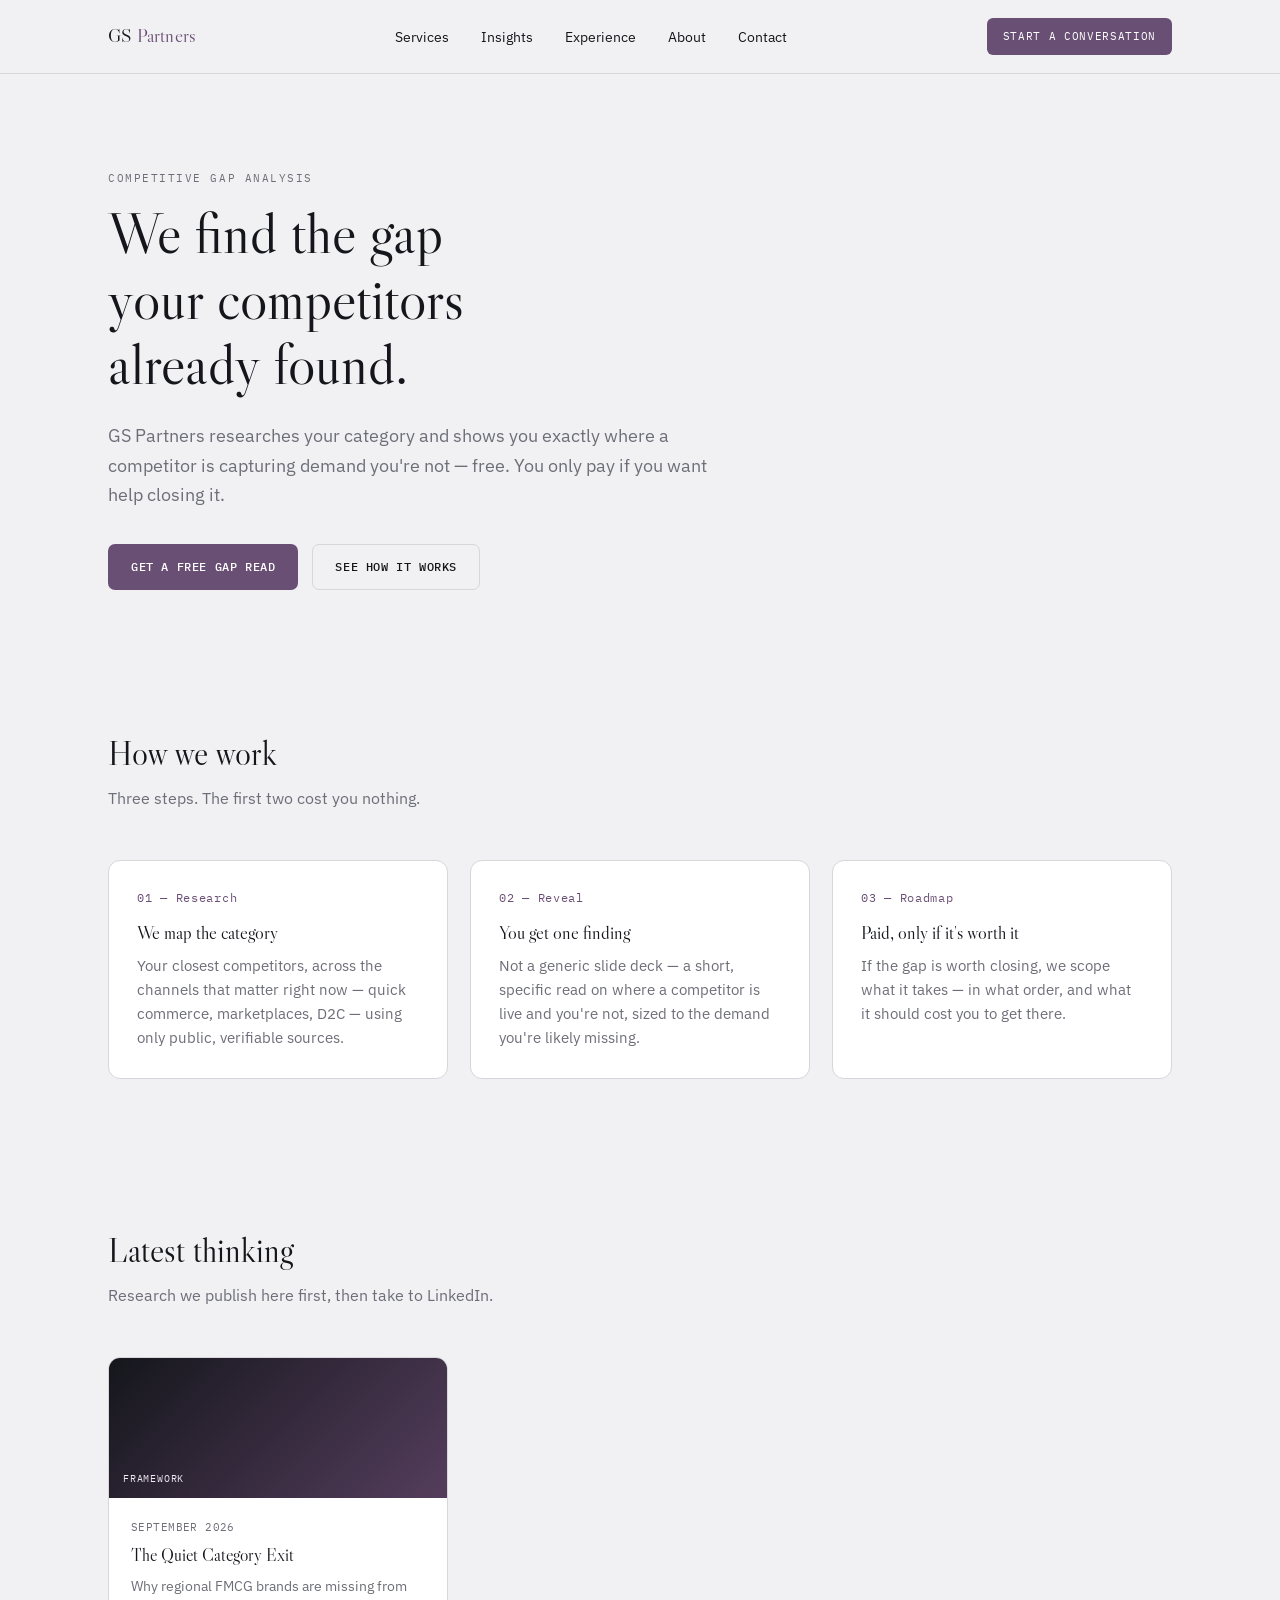
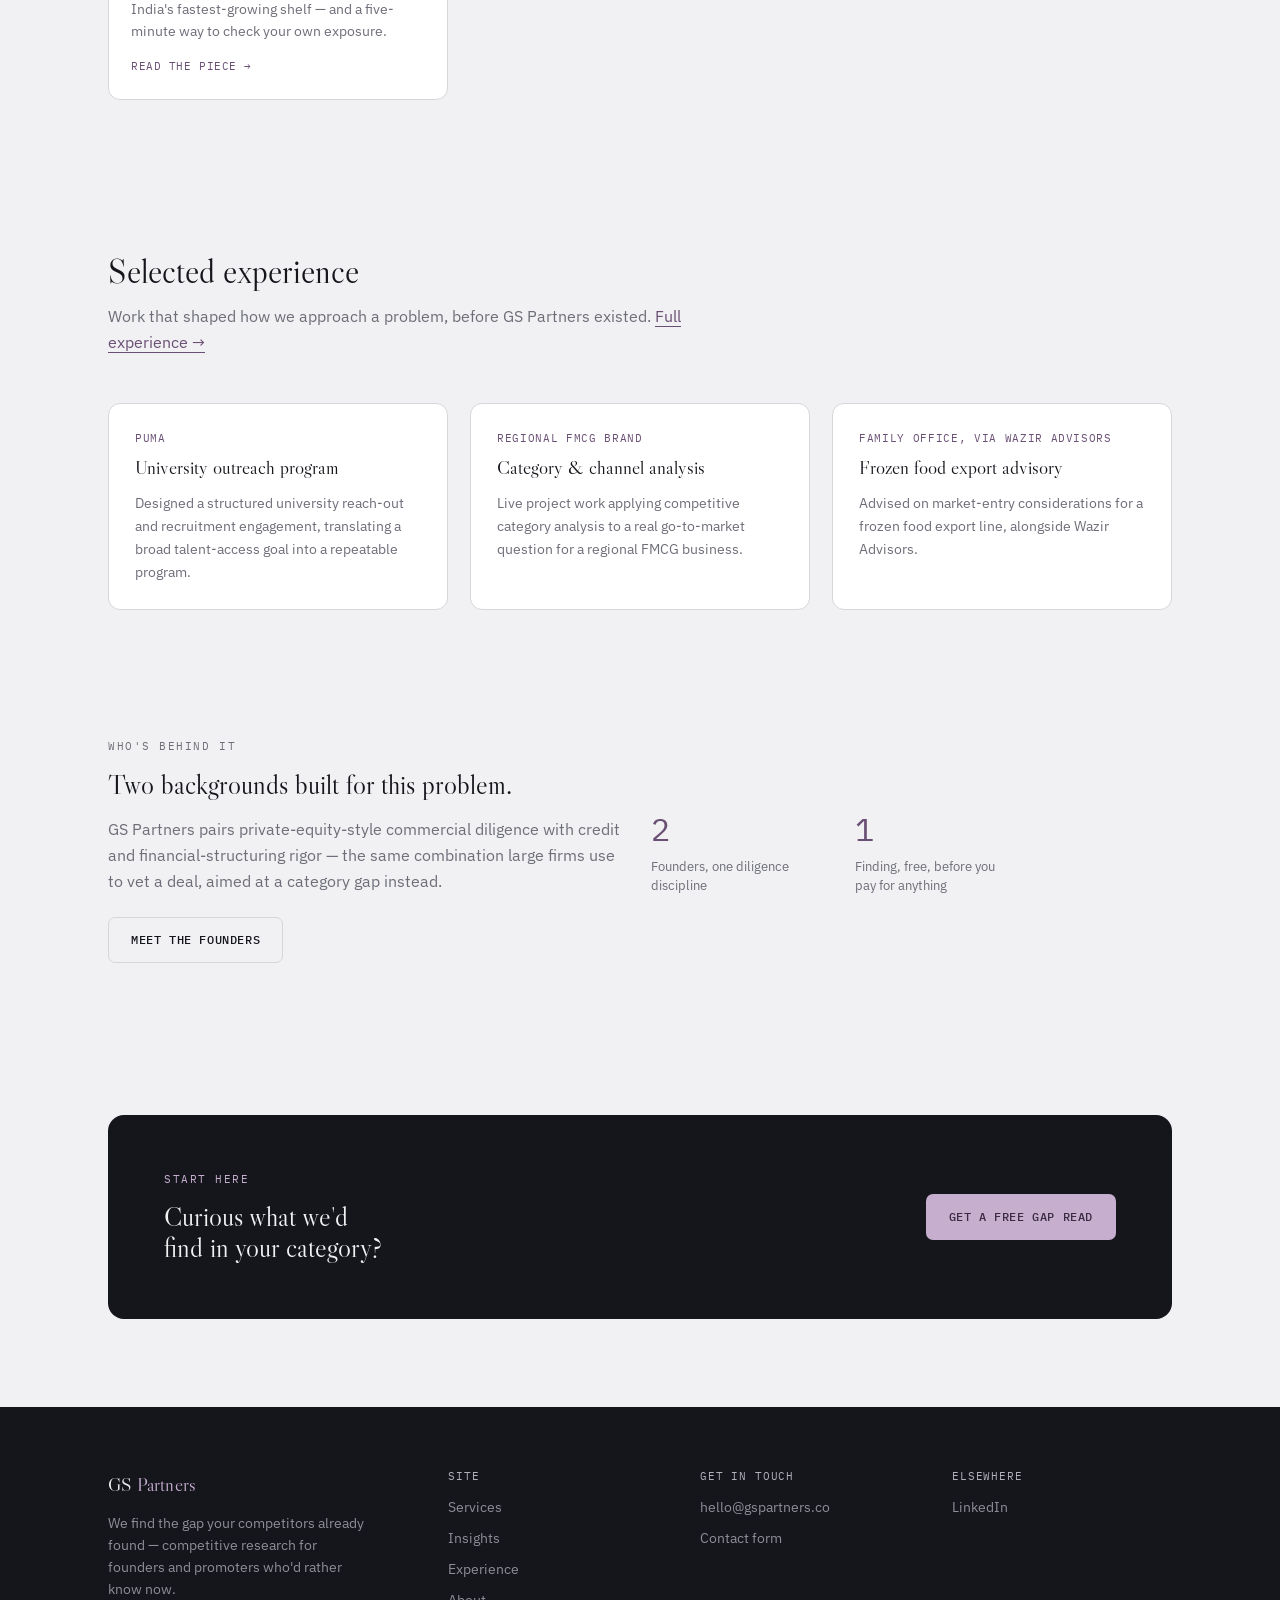
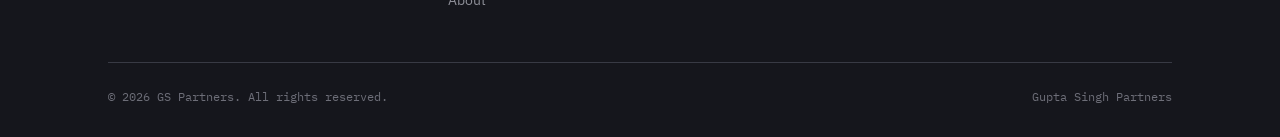
==== index.html @ dcf77522 "1st Commit" ====
<!doctype html>
<html lang="en">
<head>
<meta charset="UTF-8">
<meta name="viewport" content="width=device-width, initial-scale=1.0">
<title>GS Partners — Competitive Gap Analysis</title>
<meta name="description" content="GS Partners researches your category and shows you exactly where a competitor is capturing demand you're not — free. You only pay if you want help closing it.">
<link rel="preconnect" href="https://fonts.googleapis.com">
<link href="https://fonts.googleapis.com/css2?family=Libre+Caslon+Display&family=Libre+Caslon+Text:ital@0;1&family=IBM+Plex+Sans:wght@400;500;600&family=IBM+Plex+Mono:wght@400;500&display=swap" rel="stylesheet">
<link rel="stylesheet" href="css/styles.css">
</head>
<body>

<header class="site">
  <nav class="nav">
    <a href="index.html" class="wordmark">GS <span>Partners</span></a>
    <ul class="nav-links">
      <li><a href="services.html">Services</a></li>
      <li><a href="insights.html">Insights</a></li>
      <li><a href="experience.html">Experience</a></li>
      <li><a href="about.html">About</a></li>
      <li><a href="contact.html">Contact</a></li>
    </ul>
    <a href="contact.html" class="nav-cta desktop-only">Start a conversation</a>
    <button class="nav-toggle" aria-label="Menu" onclick="document.getElementById('mobileNav').classList.toggle('open')">
      <span></span><span></span><span></span>
    </button>
  </nav>
  <div class="nav-mobile" id="mobileNav">
    <a href="services.html">Services</a>
    <a href="insights.html">Insights</a>
    <a href="experience.html">Experience</a>
    <a href="about.html">About</a>
    <a href="contact.html">Contact</a>
  </div>
</header>

<main>

  <section class="hero">
    <div class="container">
      <p class="eyebrow">Competitive gap analysis</p>
      <h1>We find the gap your competitors already found.</h1>
      <p class="lede">GS Partners researches your category and shows you exactly where a competitor is capturing demand you're not — free. You only pay if you want help closing it.</p>
      <div class="hero-actions">
        <a href="contact.html" class="btn btn-primary">Get a free gap read</a>
        <a href="#how-we-work" class="btn btn-ghost">See how it works</a>
      </div>
    </div>
  </section>

  <section class="tight" id="how-we-work">
    <div class="container">
      <div class="section-head">
        <h2>How we work</h2>
        <p>Three steps. The first two cost you nothing.</p>
      </div>
      <div class="grid grid-3">
        <div class="card">
          <div class="step-num">01 — Research</div>
          <h3>We map the category</h3>
          <p>Your closest competitors, across the channels that matter right now — quick commerce, marketplaces, D2C — using only public, verifiable sources.</p>
        </div>
        <div class="card">
          <div class="step-num">02 — Reveal</div>
          <h3>You get one finding</h3>
          <p>Not a generic slide deck — a short, specific read on where a competitor is live and you're not, sized to the demand you're likely missing.</p>
        </div>
        <div class="card">
          <div class="step-num">03 — Roadmap</div>
          <h3>Paid, only if it's worth it</h3>
          <p>If the gap is worth closing, we scope what it takes — in what order, and what it should cost you to get there.</p>
        </div>
      </div>
    </div>
  </section>

  <section>
    <div class="container">
      <div class="section-head">
        <h2>Latest thinking</h2>
        <p>Research we publish here first, then take to LinkedIn.</p>
      </div>
      <div class="grid grid-3">
        <a class="article-card" href="insights/quiet-category-exit.html" style="display:flex;">
          <div class="thumb"><span class="tag">Framework</span></div>
          <div class="body">
            <div class="meta">September 2026</div>
            <h3>The Quiet Category Exit</h3>
            <p>Why regional FMCG brands are missing from India's fastest-growing shelf — and a five-minute way to check your own exposure.</p>
            <div class="read">Read the piece →</div>
          </div>
        </a>
      </div>
    </div>
  </section>

  <section class="tight">
    <div class="container">
      <div class="section-head">
        <h2>Selected experience</h2>
        <p>Work that shaped how we approach a problem, before GS Partners existed. <a href="experience.html" style="color:var(--accent); border-bottom:1px solid var(--accent);">Full experience →</a></p>
      </div>
      <div class="grid grid-3">
        <div class="exp-card">
          <div class="client">PUMA</div>
          <h3>University outreach program</h3>
          <p class="text-muted" style="font-size:0.9rem; line-height:1.6;">Designed a structured university reach-out and recruitment engagement, translating a broad talent-access goal into a repeatable program.</p>
        </div>
        <div class="exp-card">
          <div class="client">Regional FMCG brand</div>
          <h3>Category &amp; channel analysis</h3>
          <p class="text-muted" style="font-size:0.9rem; line-height:1.6;">Live project work applying competitive category analysis to a real go-to-market question for a regional FMCG business.</p>
        </div>
        <div class="exp-card">
          <div class="client">Family office, via Wazir Advisors</div>
          <h3>Frozen food export advisory</h3>
          <p class="text-muted" style="font-size:0.9rem; line-height:1.6;">Advised on market-entry considerations for a frozen food export line, alongside Wazir Advisors.</p>
        </div>
      </div>
    </div>
  </section>

  <section class="tight">
    <div class="container">
      <div class="grid grid-2" style="align-items:center;">
        <div>
          <p class="eyebrow">Who's behind it</p>
          <h2 style="font-size:1.7rem; margin-bottom:16px;">Two backgrounds built for this problem.</h2>
          <p class="text-muted" style="line-height:1.65; margin-bottom:22px;">GS Partners pairs private-equity-style commercial diligence with credit and financial-structuring rigor — the same combination large firms use to vet a deal, aimed at a category gap instead.</p>
          <a href="about.html" class="btn btn-ghost">Meet the founders</a>
        </div>
        <div class="stats">
          <div class="stat">
            <div class="num">2</div>
            <div class="lbl">Founders, one diligence discipline</div>
          </div>
          <div class="stat">
            <div class="num">1</div>
            <div class="lbl">Finding, free, before you pay for anything</div>
          </div>
        </div>
      </div>
    </div>
  </section>

  <section>
    <div class="container">
      <div class="cta-band band-ink">
        <div>
          <p class="eyebrow on-ink">Start here</p>
          <h2>Curious what we'd find in your category?</h2>
        </div>
        <a href="contact.html" class="btn btn-on-ink">Get a free gap read</a>
      </div>
    </div>
  </section>

</main>

<footer class="site">
  <div class="container">
    <div class="footer-grid">
      <div>
        <div class="wordmark" style="color:var(--paper-50);">GS <span style="color:var(--plum-300);">Partners</span></div>
        <p>We find the gap your competitors already found — competitive research for founders and promoters who'd rather know now.</p>
      </div>
      <div class="footer-col">
        <h4>Site</h4>
        <a href="services.html">Services</a>
        <a href="insights.html">Insights</a>
        <a href="experience.html">Experience</a>
        <a href="about.html">About</a>
      </div>
      <div class="footer-col">
        <h4>Get in touch</h4>
        <a href="mailto:hello@gspartners.co">hello@gspartners.co</a>
        <a href="contact.html">Contact form</a>
      </div>
      <div class="footer-col">
        <h4>Elsewhere</h4>
        <a href="#" rel="noopener">LinkedIn</a>
      </div>
    </div>
    <div class="footer-bottom">
      <span>© 2026 GS Partners. All rights reserved.</span>
      <span>Gupta Singh Partners</span>
    </div>
  </div>
</footer>

<script src="js/main.js"></script>
</body>
</html>
---- css/styles.css ----
/* ==========================================================================
   GS Partners — Flint design system
   Ink / cool paper / plum. Libre Caslon Display + IBM Plex Sans + IBM Plex Mono.
   ========================================================================== */

:root{
  /* neutrals */
  --ink-950:#15161c;
  --ink-900:#1c1d24;
  --ink-700:#383a44;
  --grey-500:#6d6e78;
  --grey-400:#8d8e97;
  --grey-300:#b1b2ba;
  --grey-200:#d6d6db;
  --grey-100:#ececee;
  --paper-50:#f1f1f3;
  --paper-0:#ffffff;

  /* accent — plum */
  --plum-900:#3a2a42;
  --plum-700:#543d5c;
  --plum-500:#6a4f74;
  --plum-400:#9c85a5;
  --plum-300:#c6aecf;
  --plum-100:#efe8f2;

  /* semantic */
  --success:#3f7d5c;
  --warning:#a8763a;
  --error:#a4433f;

  /* page tokens (light, primary) */
  --bg:var(--paper-50);
  --surface:var(--paper-0);
  --text:var(--ink-950);
  --text-muted:var(--grey-500);
  --border:var(--grey-200);
  --accent:var(--plum-500);
  --accent-hover:var(--plum-700);
  --accent-subtle:var(--plum-100);
  --accent-on:var(--paper-0);

  --maxw:1120px;
}

*, *::before, *::after{ box-sizing:border-box; }
html{ scroll-behavior:smooth; }
body{
  margin:0;
  background:var(--bg);
  color:var(--text);
  font-family:'IBM Plex Sans', ui-sans-serif, system-ui, -apple-system, sans-serif;
  -webkit-font-smoothing:antialiased;
  line-height:1.5;
}
img{ max-width:100%; display:block; }
a{ color:inherit; text-decoration:none; }
h1,h2,h3,h4{
  font-family:'Libre Caslon Display', Georgia, serif;
  font-weight:400;
  line-height:1.14;
  margin:0;
  text-wrap:balance;
}
p{ margin:0; }
.container{
  max-width:var(--maxw);
  margin:0 auto;
  padding:0 28px;
}
.eyebrow{
  font-family:'IBM Plex Mono', ui-monospace, monospace;
  font-size:11px;
  letter-spacing:0.14em;
  text-transform:uppercase;
  color:var(--text-muted);
  margin:0 0 14px;
}
.eyebrow.on-ink{ color:var(--plum-300); }

/* ---------------------------------- header ------------------------------ */
header.site{
  position:sticky;
  top:0;
  z-index:40;
  background:rgba(241,241,243,0.92);
  backdrop-filter:blur(8px);
  border-bottom:1px solid var(--border);
}
.nav{
  max-width:var(--maxw);
  margin:0 auto;
  padding:18px 28px;
  display:flex;
  align-items:center;
  justify-content:space-between;
}
.wordmark{
  font-family:'Libre Caslon Display', Georgia, serif;
  font-size:19px;
  letter-spacing:0.01em;
}
.wordmark span{ color:var(--accent); }
.nav-links{
  display:flex;
  align-items:center;
  gap:32px;
  list-style:none;
  margin:0;
  padding:0;
}
.nav-links a{
  font-size:13.5px;
  color:var(--text);
  padding:6px 0;
  border-bottom:1px solid transparent;
}
.nav-links a:hover, .nav-links a.active{
  border-bottom-color:var(--accent);
}
.nav-cta{
  font-family:'IBM Plex Mono', monospace;
  font-size:11px;
  letter-spacing:0.06em;
  text-transform:uppercase;
  background:var(--accent);
  color:var(--accent-on);
  padding:10px 16px;
  border-radius:6px;
  white-space:nowrap;
}
.nav-cta:hover{ background:var(--accent-hover); }
.nav-toggle{
  display:none;
  background:none;
  border:none;
  cursor:pointer;
  padding:6px;
}
.nav-toggle span{
  display:block;
  width:22px;
  height:2px;
  background:var(--text);
  margin:5px 0;
}
.nav-mobile{ display:none; }

@media (max-width:860px){
  .nav-links{ display:none; }
  .nav-cta.desktop-only{ display:none; }
  .nav-toggle{ display:block; }
  .nav-mobile{
    display:none;
    flex-direction:column;
    gap:2px;
    padding:0 28px 20px;
    border-bottom:1px solid var(--border);
    background:var(--bg);
  }
  .nav-mobile.open{ display:flex; }
  .nav-mobile a{
    padding:12px 0;
    font-size:14px;
    border-bottom:1px solid var(--border);
  }
  .nav-mobile a:last-child{ border-bottom:none; }
}

/* ---------------------------------- buttons ------------------------------ */
.btn{
  display:inline-flex;
  align-items:center;
  gap:8px;
  font-family:'IBM Plex Mono', monospace;
  font-size:12px;
  letter-spacing:0.05em;
  text-transform:uppercase;
  font-weight:500;
  padding:13px 22px;
  border-radius:7px;
  border:1px solid transparent;
  cursor:pointer;
}
.btn-primary{ background:var(--accent); color:var(--accent-on); }
.btn-primary:hover{ background:var(--accent-hover); }
.btn-ghost{ border-color:var(--border); color:var(--text); }
.btn-ghost:hover{ border-color:var(--accent); color:var(--accent); }
.btn-on-ink{ background:var(--plum-300); color:var(--plum-900); }
.btn-on-ink:hover{ background:var(--paper-0); }
.btn-ghost-on-ink{ border-color:var(--ink-700); color:var(--paper-50); }
.btn-ghost-on-ink:hover{ border-color:var(--plum-300); color:var(--plum-300); }

/* ---------------------------------- sections ------------------------------ */
section{ padding:88px 0; }
section.tight{ padding:64px 0; }
.band-ink{ background:var(--ink-950); color:var(--paper-50); }
.band-ink .text-muted{ color:var(--grey-400); }
.band-ink h2, .band-ink h3{ color:var(--paper-50); }

.section-head{
  max-width:640px;
  margin-bottom:48px;
}
.section-head h2{ font-size:clamp(1.6rem, 3vw, 2.1rem); margin-bottom:14px; }
.section-head p{ color:var(--text-muted); font-size:1rem; line-height:1.6; }
.band-ink .section-head p{ color:var(--grey-400); }

.text-muted{ color:var(--text-muted); }
.hr{ height:1px; background:var(--border); border:none; margin:0; }

/* ---------------------------------- hero ------------------------------ */
.hero{
  padding:96px 0 80px;
}
.hero h1{
  font-size:clamp(2.4rem, 5.4vw, 3.6rem);
  max-width:15ch;
  margin-bottom:24px;
}
.hero .lede{
  font-size:1.12rem;
  line-height:1.65;
  color:var(--text-muted);
  max-width:56ch;
  margin-bottom:34px;
}
.hero-actions{ display:flex; gap:14px; flex-wrap:wrap; }

/* ---------------------------------- cards ------------------------------ */
.grid{ display:grid; gap:22px; }
.grid-3{ grid-template-columns:repeat(3, 1fr); }
.grid-2{ grid-template-columns:repeat(2, 1fr); }
@media (max-width:860px){
  .grid-3, .grid-2{ grid-template-columns:1fr; }
}

.card{
  background:var(--surface);
  border:1px solid var(--border);
  border-radius:12px;
  padding:28px;
}
.card h3{ font-size:1.15rem; margin-bottom:10px; }
.card p{ color:var(--text-muted); font-size:0.94rem; line-height:1.6; }

.step-num{
  font-family:'IBM Plex Mono', monospace;
  font-size:12px;
  color:var(--accent);
  letter-spacing:0.06em;
  margin-bottom:16px;
}

/* article / insight card */
.article-card{
  background:var(--surface);
  border:1px solid var(--border);
  border-radius:12px;
  overflow:hidden;
  display:flex;
  flex-direction:column;
}
.article-card .thumb{
  height:140px;
  background:linear-gradient(135deg, var(--ink-950), var(--plum-700));
  position:relative;
}
.article-card .thumb .tag{
  position:absolute;
  bottom:12px; left:14px;
  font-family:'IBM Plex Mono', monospace;
  font-size:10px;
  letter-spacing:0.08em;
  text-transform:uppercase;
  color:var(--plum-100);
}
.article-card .body{ padding:22px 22px 24px; flex:1; display:flex; flex-direction:column; }
.article-card .meta{
  font-family:'IBM Plex Mono', monospace;
  font-size:10.5px;
  color:var(--text-muted);
  letter-spacing:0.04em;
  text-transform:uppercase;
  margin-bottom:10px;
}
.article-card h3{ font-size:1.1rem; margin-bottom:10px; }
.article-card p{ color:var(--text-muted); font-size:0.9rem; line-height:1.55; flex:1; }
.article-card .read{
  margin-top:16px;
  font-family:'IBM Plex Mono', monospace;
  font-size:11px;
  letter-spacing:0.05em;
  text-transform:uppercase;
  color:var(--accent);
}
.article-card.pending{ opacity:0.55; }
.article-card.pending .thumb{ background:var(--grey-200); }

/* experience card */
.exp-card{
  background:var(--surface);
  border:1px solid var(--border);
  border-radius:12px;
  padding:26px;
}
.exp-card .client{
  font-family:'IBM Plex Mono', monospace;
  font-size:11px;
  letter-spacing:0.06em;
  text-transform:uppercase;
  color:var(--accent);
  margin-bottom:10px;
}
.exp-card h3{ font-size:1.2rem; margin-bottom:12px; }
.exp-card .row{ display:flex; gap:10px; margin-bottom:8px; font-size:0.9rem; line-height:1.55; }
.exp-card .row b{ min-width:88px; flex:none; font-weight:600; }
.exp-card .row span{ color:var(--text-muted); }

/* tag pill */
.pill{
  display:inline-block;
  font-family:'IBM Plex Mono', monospace;
  font-size:10px;
  letter-spacing:0.05em;
  text-transform:uppercase;
  background:var(--accent-subtle);
  color:var(--plum-700);
  padding:5px 10px;
  border-radius:100px;
}
.band-ink .pill{ background:var(--ink-900); color:var(--plum-300); }

/* stat row */
.stats{ display:flex; gap:44px; flex-wrap:wrap; }
.stat .num{
  font-family:'IBM Plex Mono', monospace;
  font-size:2rem;
  font-variant-numeric:tabular-nums;
  color:var(--accent);
}
.band-ink .stat .num{ color:var(--plum-300); }
.stat .lbl{
  font-size:0.82rem;
  color:var(--text-muted);
  max-width:20ch;
  margin-top:4px;
}

/* CTA band */
.cta-band{
  border-radius:16px;
  padding:56px;
  display:flex;
  align-items:center;
  justify-content:space-between;
  gap:32px;
  flex-wrap:wrap;
}
.cta-band h2{ font-size:1.7rem; max-width:16ch; }

/* forms */
label{
  display:block;
  font-family:'IBM Plex Mono', monospace;
  font-size:11px;
  letter-spacing:0.05em;
  text-transform:uppercase;
  color:var(--text-muted);
  margin-bottom:8px;
}
input, textarea{
  width:100%;
  font-family:'IBM Plex Sans', sans-serif;
  font-size:0.95rem;
  padding:12px 14px;
  border:1px solid var(--border);
  border-radius:8px;
  background:var(--surface);
  color:var(--text);
}
input:focus, textarea:focus{
  outline:2px solid var(--accent);
  outline-offset:1px;
}
.field{ margin-bottom:20px; }

/* footer */
footer.site{
  background:var(--ink-950);
  color:var(--grey-400);
  padding:64px 0 32px;
  margin-top:0;
}
.footer-grid{
  display:grid;
  grid-template-columns:1.4fr 1fr 1fr 1fr;
  gap:32px;
  padding-bottom:40px;
  border-bottom:1px solid var(--ink-700);
}
@media (max-width:720px){
  .footer-grid{ grid-template-columns:1fr 1fr; }
}
.footer-grid .wordmark{ color:var(--paper-50); margin-bottom:12px; }
.footer-grid p{ font-size:0.86rem; line-height:1.6; max-width:32ch; }
.footer-col h4{
  font-family:'IBM Plex Mono', monospace;
  font-size:10.5px;
  letter-spacing:0.08em;
  text-transform:uppercase;
  color:var(--grey-300);
  margin-bottom:14px;
}
.footer-col a{
  display:block;
  font-size:0.88rem;
  color:var(--grey-400);
  margin-bottom:10px;
}
.footer-col a:hover{ color:var(--plum-300); }
.footer-bottom{
  padding-top:24px;
  display:flex;
  justify-content:space-between;
  flex-wrap:wrap;
  gap:12px;
  font-size:0.78rem;
  color:var(--grey-500);
  font-family:'IBM Plex Mono', monospace;
}

/* utility */
.mt-0{ margin-top:0; }
.flow > * + *{ margin-top:18px; }
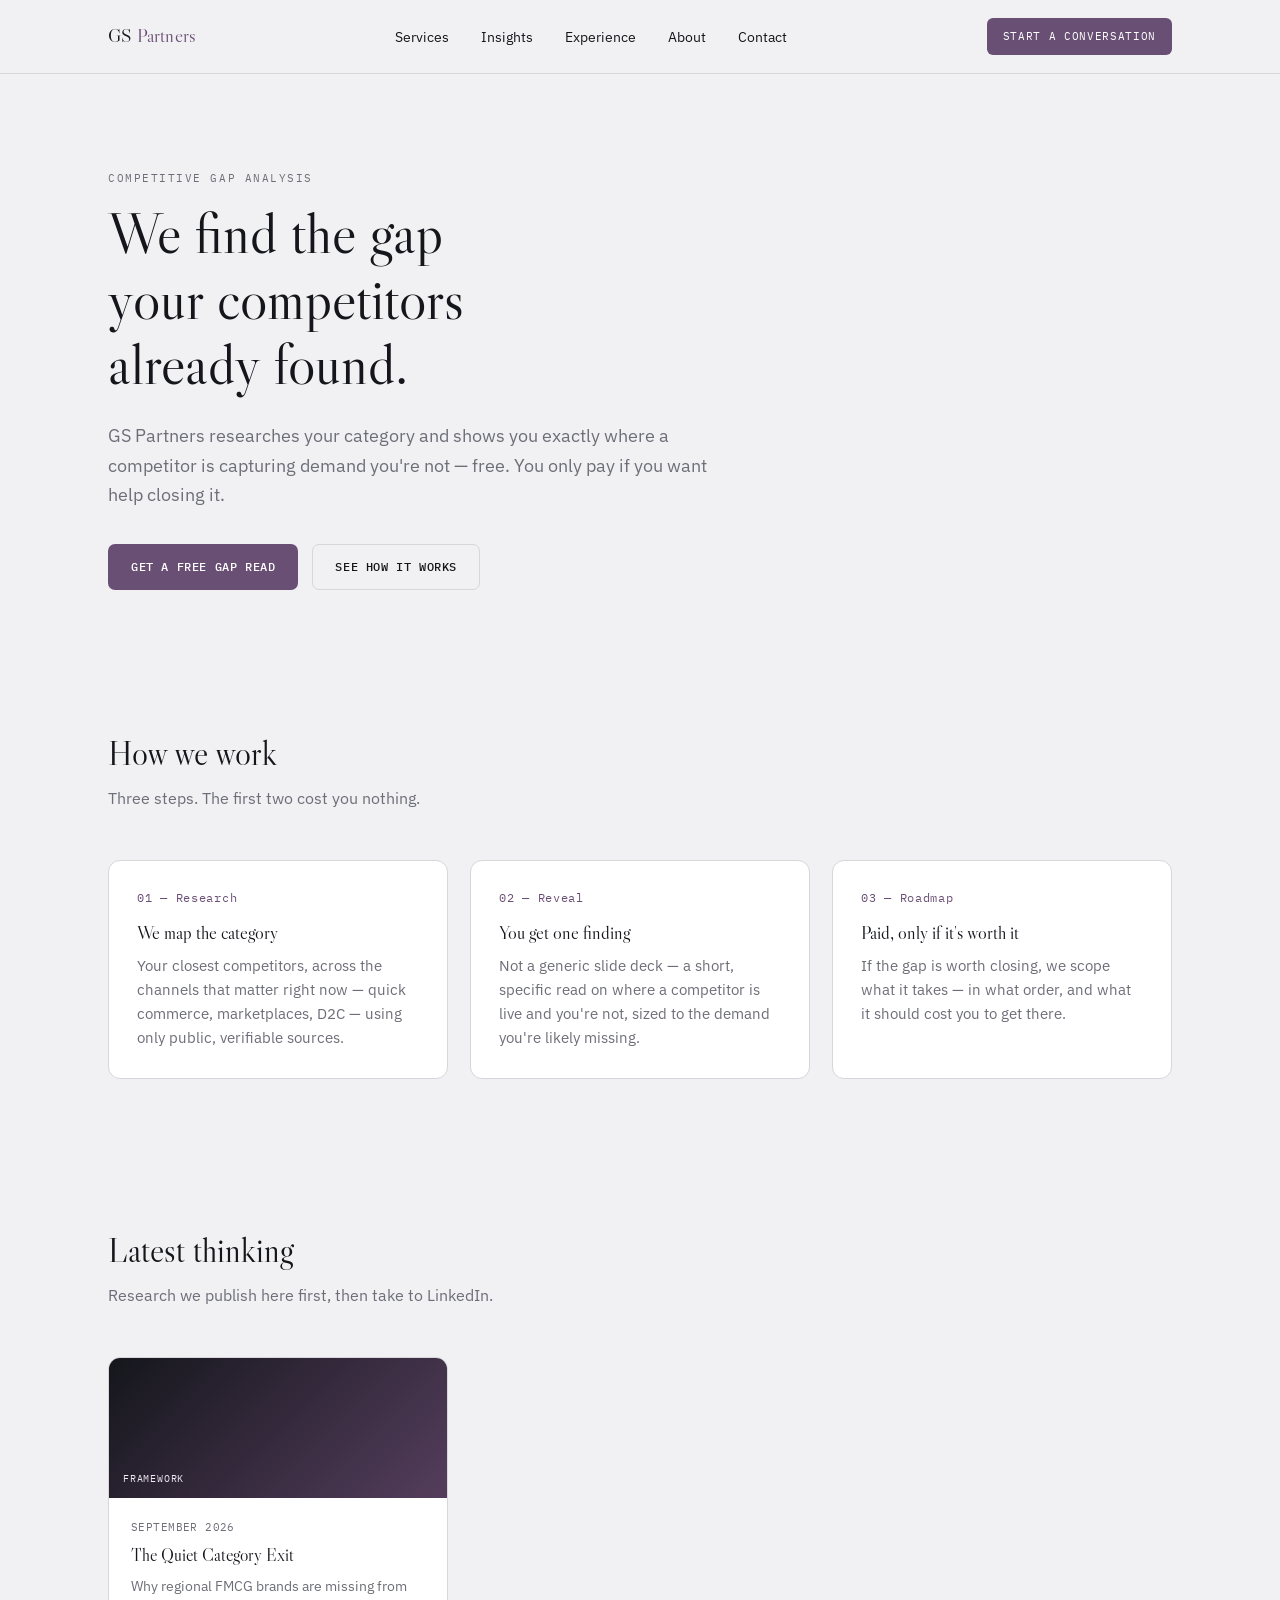
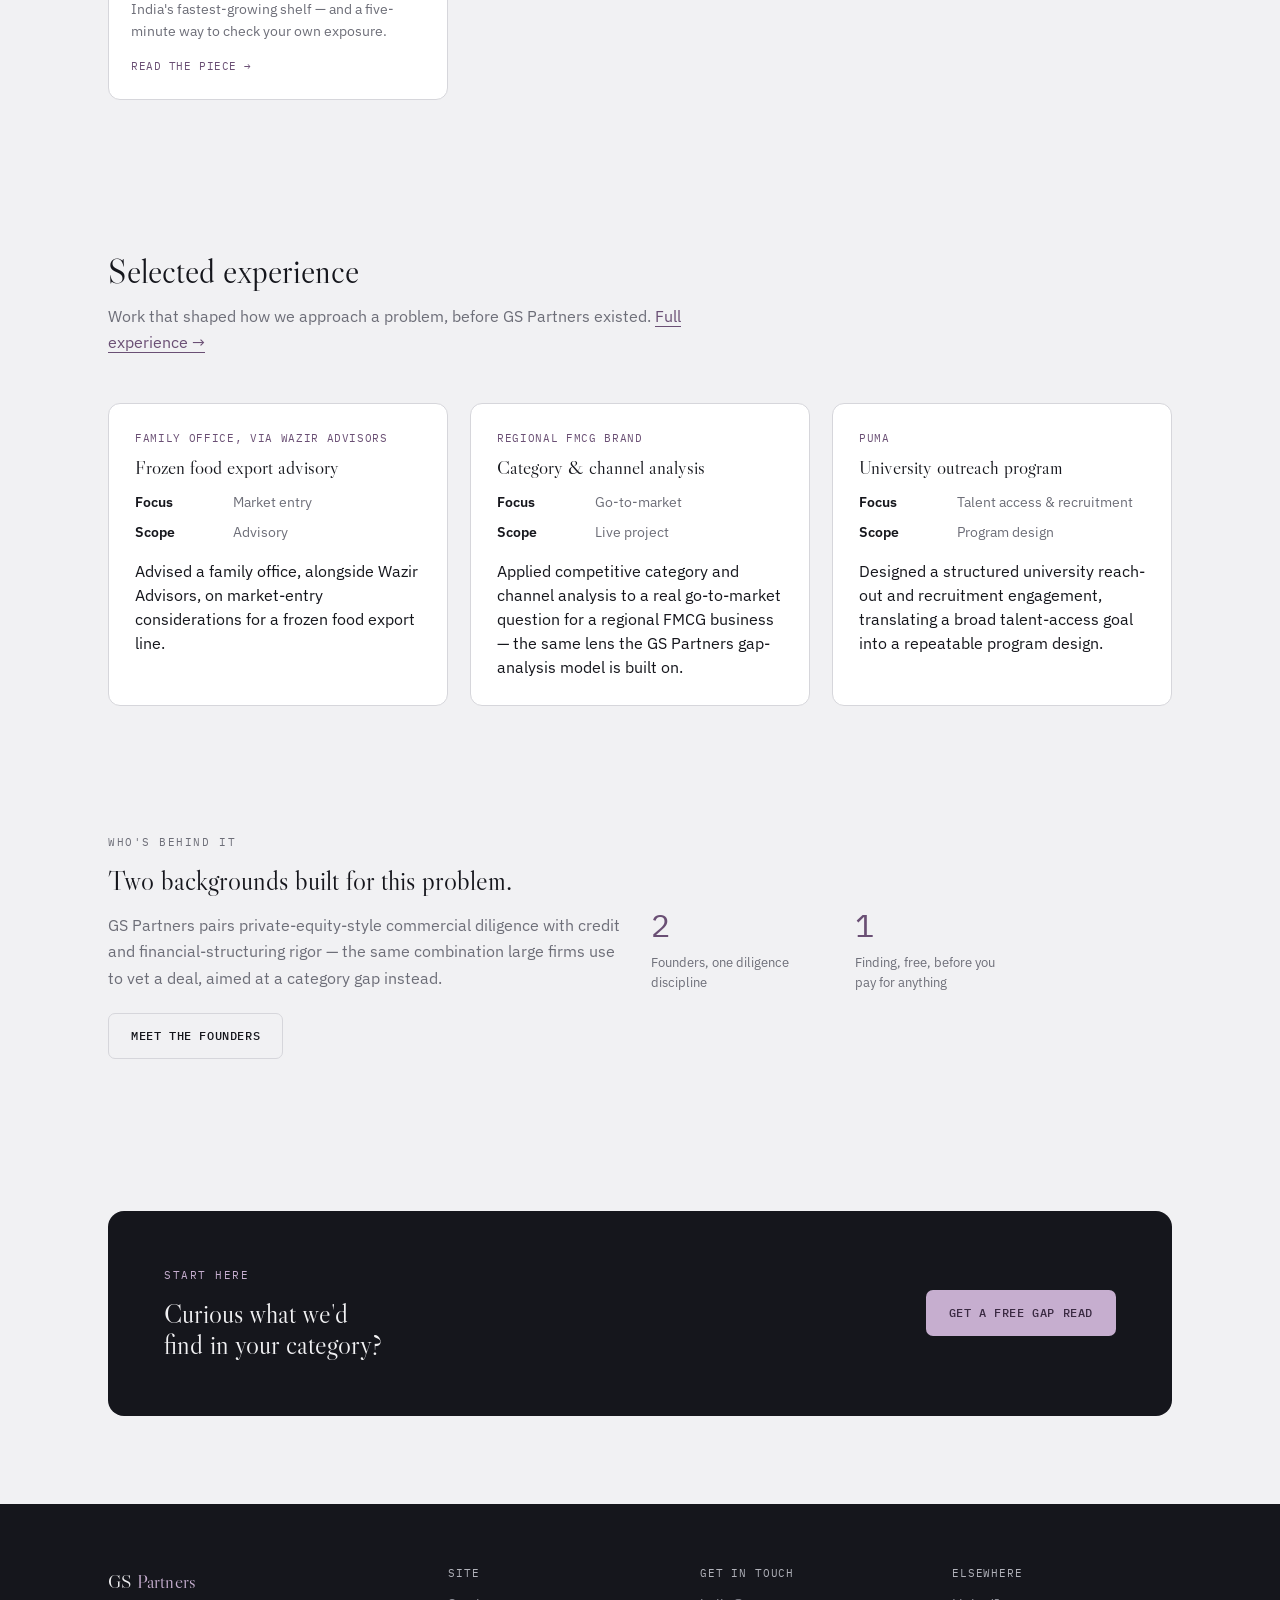
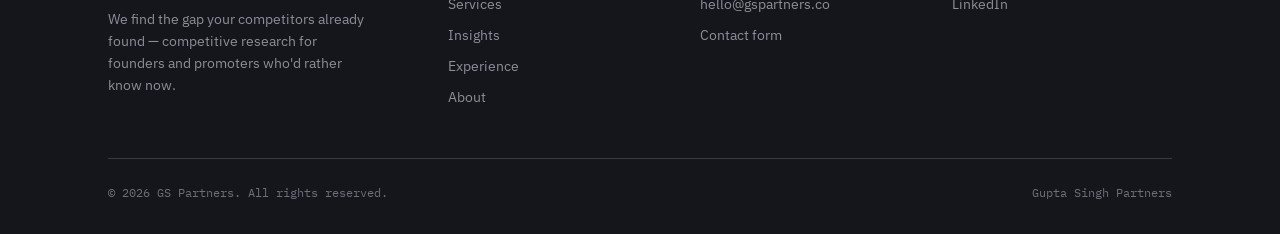
==== commit ef2aff52: "Commit2" ====
--- a/index.html
+++ b/index.html
@@ -81,17 +81,7 @@
         <h2>Latest thinking</h2>
         <p>Research we publish here first, then take to LinkedIn.</p>
       </div>
-      <div class="grid grid-3">
-        <a class="article-card" href="insights/quiet-category-exit.html" style="display:flex;">
-          <div class="thumb"><span class="tag">Framework</span></div>
-          <div class="body">
-            <div class="meta">September 2026</div>
-            <h3>The Quiet Category Exit</h3>
-            <p>Why regional FMCG brands are missing from India's fastest-growing shelf — and a five-minute way to check your own exposure.</p>
-            <div class="read">Read the piece →</div>
-          </div>
-        </a>
-      </div>
+      <div class="grid grid-3" id="latest-insights"></div>
     </div>
   </section>
 
@@ -101,23 +91,7 @@
         <h2>Selected experience</h2>
         <p>Work that shaped how we approach a problem, before GS Partners existed. <a href="experience.html" style="color:var(--accent); border-bottom:1px solid var(--accent);">Full experience →</a></p>
       </div>
-      <div class="grid grid-3">
-        <div class="exp-card">
-          <div class="client">PUMA</div>
-          <h3>University outreach program</h3>
-          <p class="text-muted" style="font-size:0.9rem; line-height:1.6;">Designed a structured university reach-out and recruitment engagement, translating a broad talent-access goal into a repeatable program.</p>
-        </div>
-        <div class="exp-card">
-          <div class="client">Regional FMCG brand</div>
-          <h3>Category &amp; channel analysis</h3>
-          <p class="text-muted" style="font-size:0.9rem; line-height:1.6;">Live project work applying competitive category analysis to a real go-to-market question for a regional FMCG business.</p>
-        </div>
-        <div class="exp-card">
-          <div class="client">Family office, via Wazir Advisors</div>
-          <h3>Frozen food export advisory</h3>
-          <p class="text-muted" style="font-size:0.9rem; line-height:1.6;">Advised on market-entry considerations for a frozen food export line, alongside Wazir Advisors.</p>
-        </div>
-      </div>
+      <div class="grid grid-3" id="selected-experience"></div>
     </div>
   </section>
 
@@ -189,6 +163,9 @@
   </div>
 </footer>
 
+<script src="data/insights.js"></script>
+<script src="data/experience.js"></script>
 <script src="js/main.js"></script>
+<script src="js/content.js"></script>
 </body>
 </html>
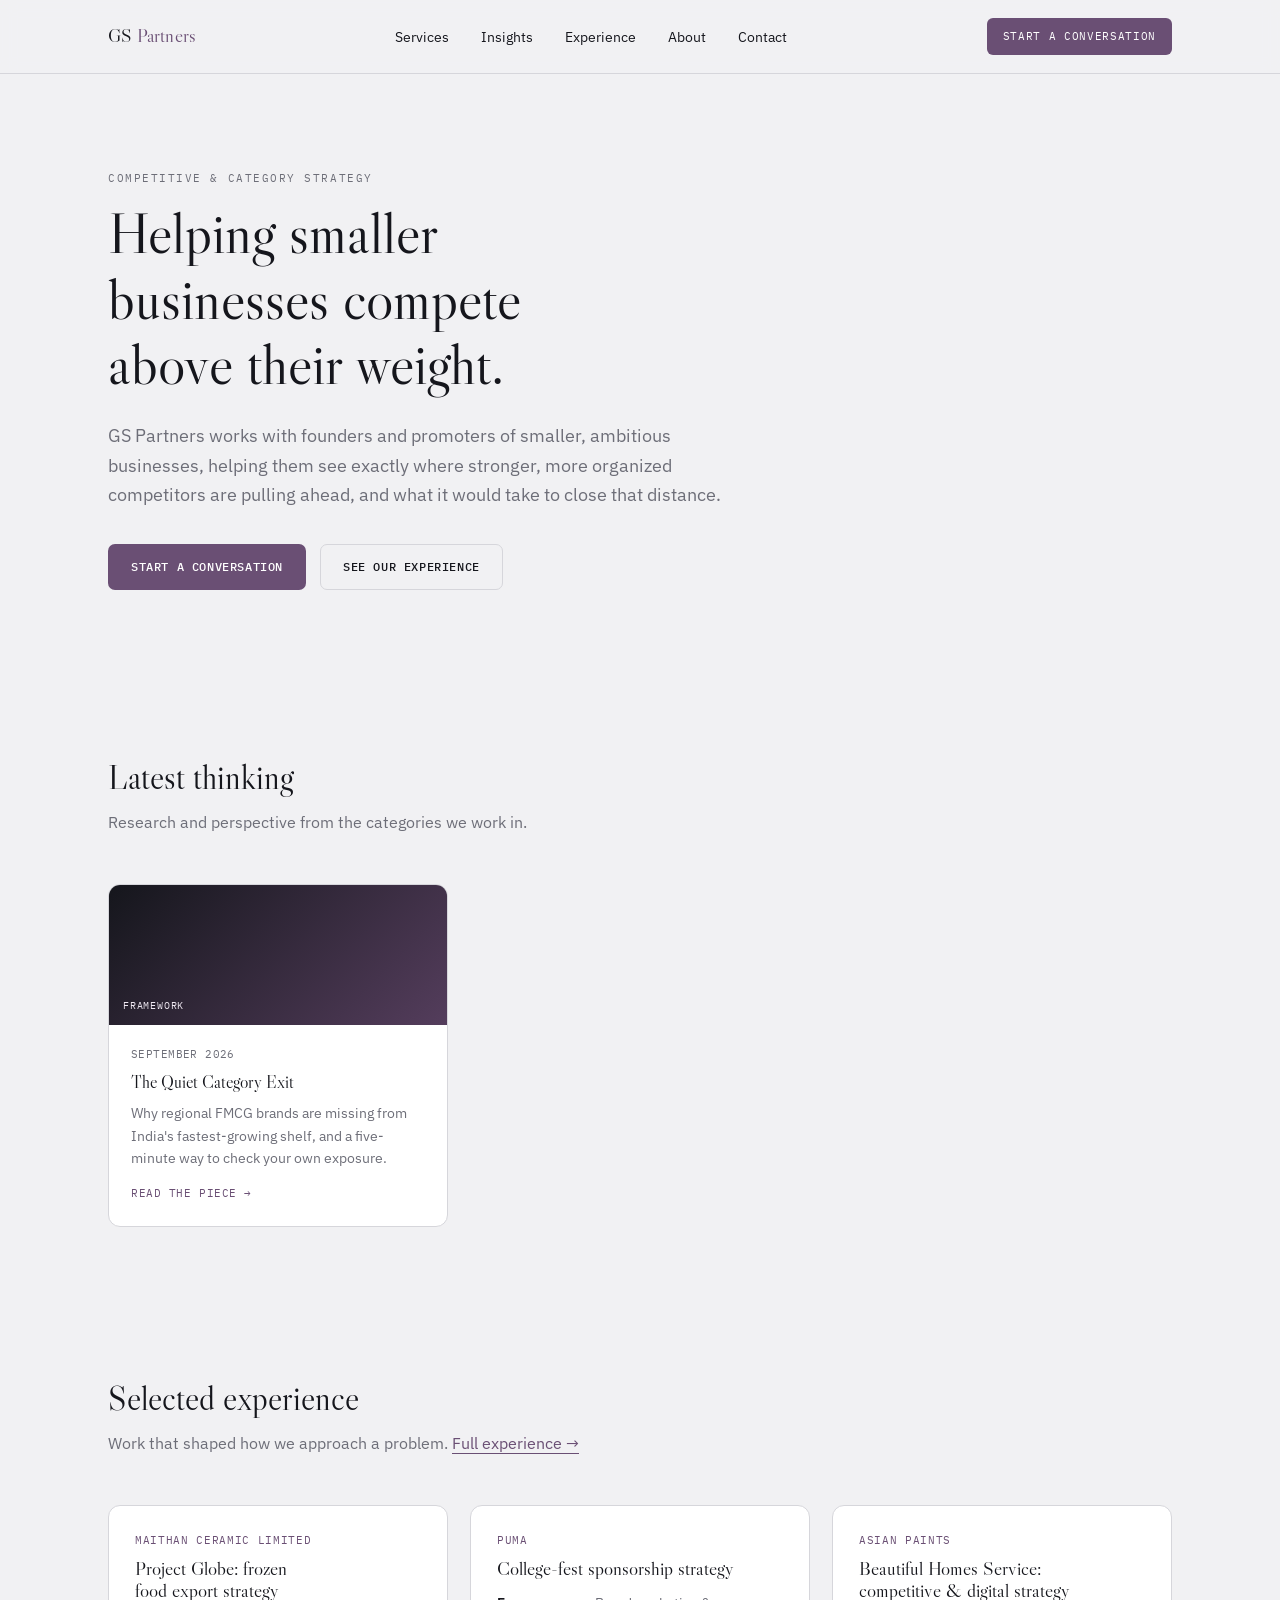
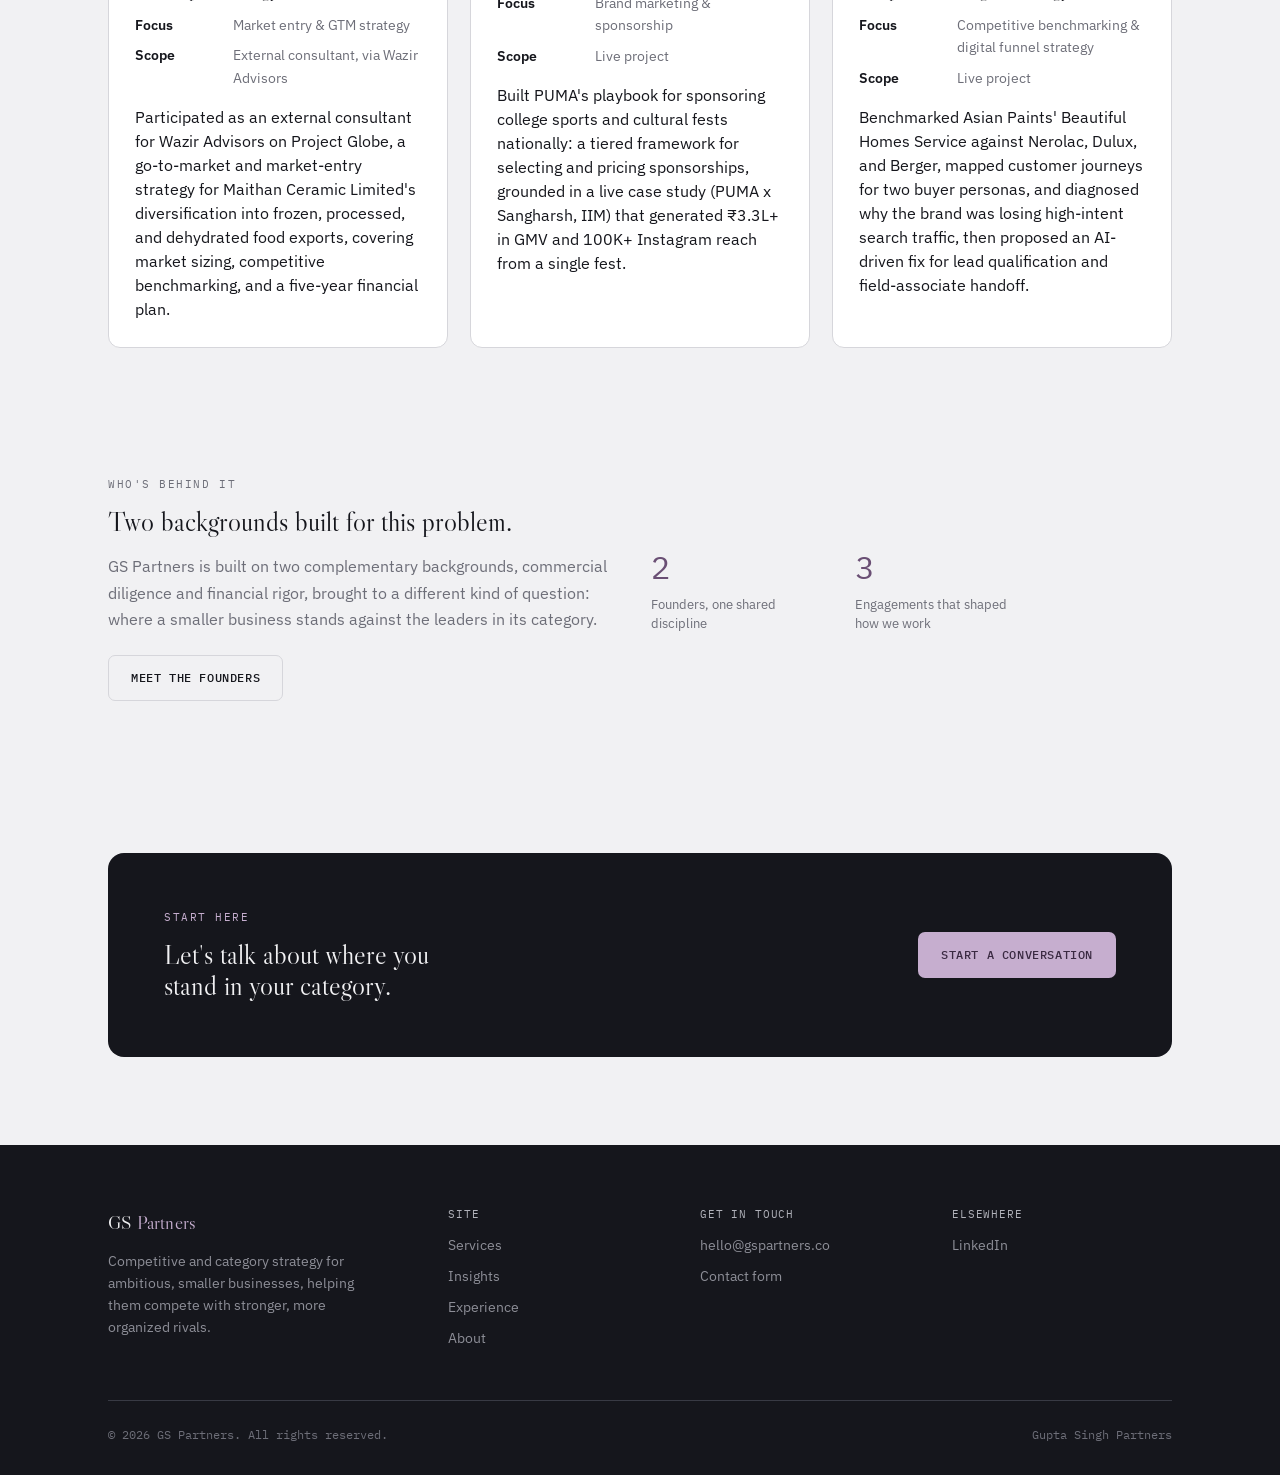
==== commit 688eee25: "Commit3" ====
--- a/index.html
+++ b/index.html
@@ -3,8 +3,8 @@
 <head>
 <meta charset="UTF-8">
 <meta name="viewport" content="width=device-width, initial-scale=1.0">
-<title>GS Partners — Competitive Gap Analysis</title>
-<meta name="description" content="GS Partners researches your category and shows you exactly where a competitor is capturing demand you're not — free. You only pay if you want help closing it.">
+<title>GS Partners</title>
+<meta name="description" content="GS Partners helps founders and promoters of smaller, ambitious businesses compete with stronger, more organized rivals in their category.">
 <link rel="preconnect" href="https://fonts.googleapis.com">
 <link href="https://fonts.googleapis.com/css2?family=Libre+Caslon+Display&family=Libre+Caslon+Text:ital@0;1&family=IBM+Plex+Sans:wght@400;500;600&family=IBM+Plex+Mono:wght@400;500&display=swap" rel="stylesheet">
 <link rel="stylesheet" href="css/styles.css">
@@ -39,38 +39,12 @@
 
   <section class="hero">
     <div class="container">
-      <p class="eyebrow">Competitive gap analysis</p>
-      <h1>We find the gap your competitors already found.</h1>
-      <p class="lede">GS Partners researches your category and shows you exactly where a competitor is capturing demand you're not — free. You only pay if you want help closing it.</p>
+      <p class="eyebrow">Competitive &amp; category strategy</p>
+      <h1>Helping smaller businesses compete above their weight.</h1>
+      <p class="lede">GS Partners works with founders and promoters of smaller, ambitious businesses, helping them see exactly where stronger, more organized competitors are pulling ahead, and what it would take to close that distance.</p>
       <div class="hero-actions">
-        <a href="contact.html" class="btn btn-primary">Get a free gap read</a>
-        <a href="#how-we-work" class="btn btn-ghost">See how it works</a>
-      </div>
-    </div>
-  </section>
-
-  <section class="tight" id="how-we-work">
-    <div class="container">
-      <div class="section-head">
-        <h2>How we work</h2>
-        <p>Three steps. The first two cost you nothing.</p>
-      </div>
-      <div class="grid grid-3">
-        <div class="card">
-          <div class="step-num">01 — Research</div>
-          <h3>We map the category</h3>
-          <p>Your closest competitors, across the channels that matter right now — quick commerce, marketplaces, D2C — using only public, verifiable sources.</p>
-        </div>
-        <div class="card">
-          <div class="step-num">02 — Reveal</div>
-          <h3>You get one finding</h3>
-          <p>Not a generic slide deck — a short, specific read on where a competitor is live and you're not, sized to the demand you're likely missing.</p>
-        </div>
-        <div class="card">
-          <div class="step-num">03 — Roadmap</div>
-          <h3>Paid, only if it's worth it</h3>
-          <p>If the gap is worth closing, we scope what it takes — in what order, and what it should cost you to get there.</p>
-        </div>
+        <a href="contact.html" class="btn btn-primary">Start a conversation</a>
+        <a href="experience.html" class="btn btn-ghost">See our experience</a>
       </div>
     </div>
   </section>
@@ -79,7 +53,7 @@
     <div class="container">
       <div class="section-head">
         <h2>Latest thinking</h2>
-        <p>Research we publish here first, then take to LinkedIn.</p>
+        <p>Research and perspective from the categories we work in.</p>
       </div>
       <div class="grid grid-3" id="latest-insights"></div>
     </div>
@@ -89,7 +63,7 @@
     <div class="container">
       <div class="section-head">
         <h2>Selected experience</h2>
-        <p>Work that shaped how we approach a problem, before GS Partners existed. <a href="experience.html" style="color:var(--accent); border-bottom:1px solid var(--accent);">Full experience →</a></p>
+        <p>Work that shaped how we approach a problem. <a href="experience.html" style="color:var(--accent); border-bottom:1px solid var(--accent);">Full experience →</a></p>
       </div>
       <div class="grid grid-3" id="selected-experience"></div>
     </div>
@@ -101,17 +75,17 @@
         <div>
           <p class="eyebrow">Who's behind it</p>
           <h2 style="font-size:1.7rem; margin-bottom:16px;">Two backgrounds built for this problem.</h2>
-          <p class="text-muted" style="line-height:1.65; margin-bottom:22px;">GS Partners pairs private-equity-style commercial diligence with credit and financial-structuring rigor — the same combination large firms use to vet a deal, aimed at a category gap instead.</p>
+          <p class="text-muted" style="line-height:1.65; margin-bottom:22px;">GS Partners is built on two complementary backgrounds, commercial diligence and financial rigor, brought to a different kind of question: where a smaller business stands against the leaders in its category.</p>
           <a href="about.html" class="btn btn-ghost">Meet the founders</a>
         </div>
         <div class="stats">
           <div class="stat">
             <div class="num">2</div>
-            <div class="lbl">Founders, one diligence discipline</div>
+            <div class="lbl">Founders, one shared discipline</div>
           </div>
           <div class="stat">
-            <div class="num">1</div>
-            <div class="lbl">Finding, free, before you pay for anything</div>
+            <div class="num">3</div>
+            <div class="lbl">Engagements that shaped how we work</div>
           </div>
         </div>
       </div>
@@ -123,9 +97,9 @@
       <div class="cta-band band-ink">
         <div>
           <p class="eyebrow on-ink">Start here</p>
-          <h2>Curious what we'd find in your category?</h2>
+          <h2>Let's talk about where you stand in your category.</h2>
         </div>
-        <a href="contact.html" class="btn btn-on-ink">Get a free gap read</a>
+        <a href="contact.html" class="btn btn-on-ink">Start a conversation</a>
       </div>
     </div>
   </section>
@@ -137,7 +111,7 @@
     <div class="footer-grid">
       <div>
         <div class="wordmark" style="color:var(--paper-50);">GS <span style="color:var(--plum-300);">Partners</span></div>
-        <p>We find the gap your competitors already found — competitive research for founders and promoters who'd rather know now.</p>
+        <p>Competitive and category strategy for ambitious, smaller businesses, helping them compete with stronger, more organized rivals.</p>
       </div>
       <div class="footer-col">
         <h4>Site</h4>
@@ -163,9 +137,7 @@
   </div>
 </footer>
 
-<script src="data/insights.js"></script>
-<script src="data/experience.js"></script>
 <script src="js/main.js"></script>
-<script src="js/content.js"></script>
+<script src="js/content.js?v=5"></script>
 </body>
 </html>
--- a/css/styles.css
+++ b/css/styles.css
@@ -317,6 +317,33 @@
 .exp-card .row b{ min-width:88px; flex:none; font-weight:600; }
 .exp-card .row span{ color:var(--text-muted); }
 
+/* founder card */
+.founder-card{
+  background:var(--surface);
+  border:1px solid var(--border);
+  border-radius:12px;
+  overflow:hidden;
+}
+.founder-banner{
+  height:110px;
+  background:linear-gradient(135deg, var(--ink-950), var(--plum-700));
+  position:relative;
+}
+.founder-photo{
+  width:96px;
+  height:96px;
+  border-radius:50%;
+  object-fit:cover;
+  border:4px solid var(--surface);
+  position:absolute;
+  left:32px;
+  bottom:-48px;
+  background:var(--ink-950);
+}
+.founder-body{
+  padding:64px 32px 32px;
+}
+
 /* tag pill */
 .pill{
   display:inline-block;
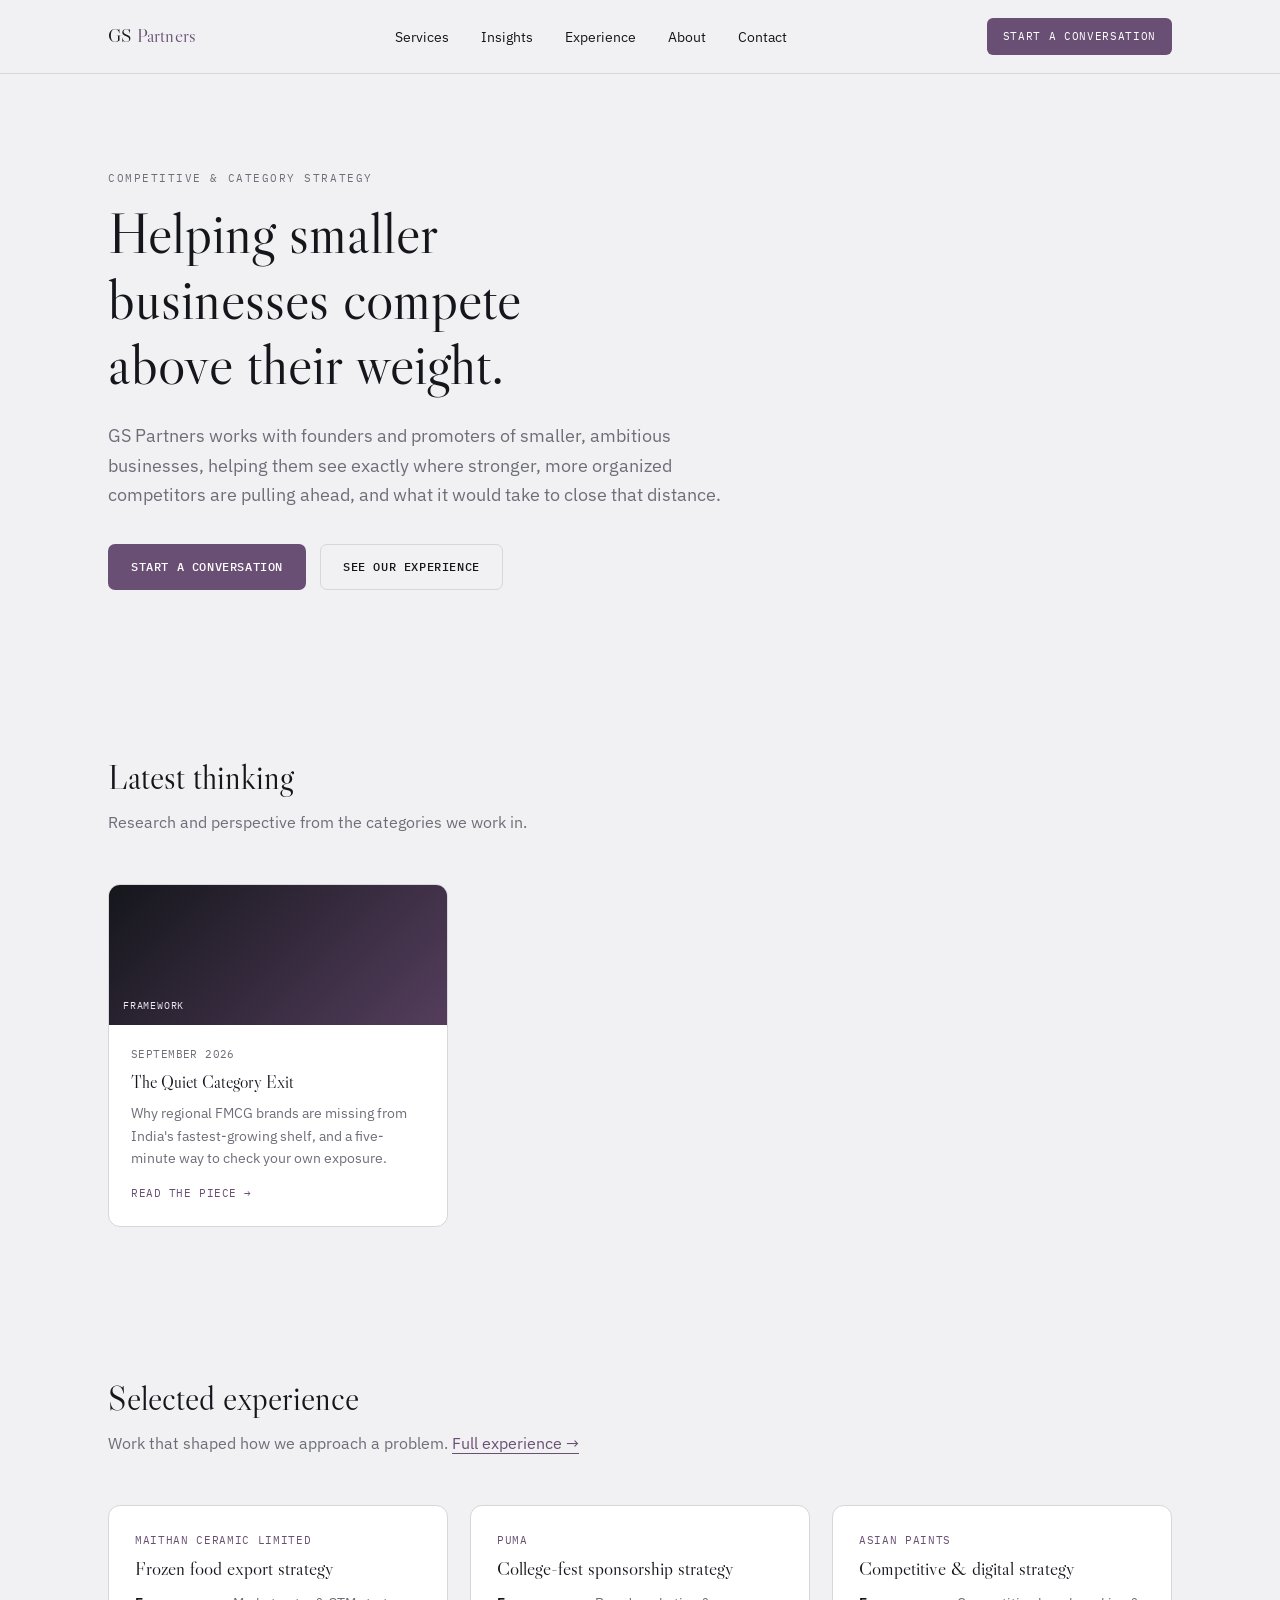
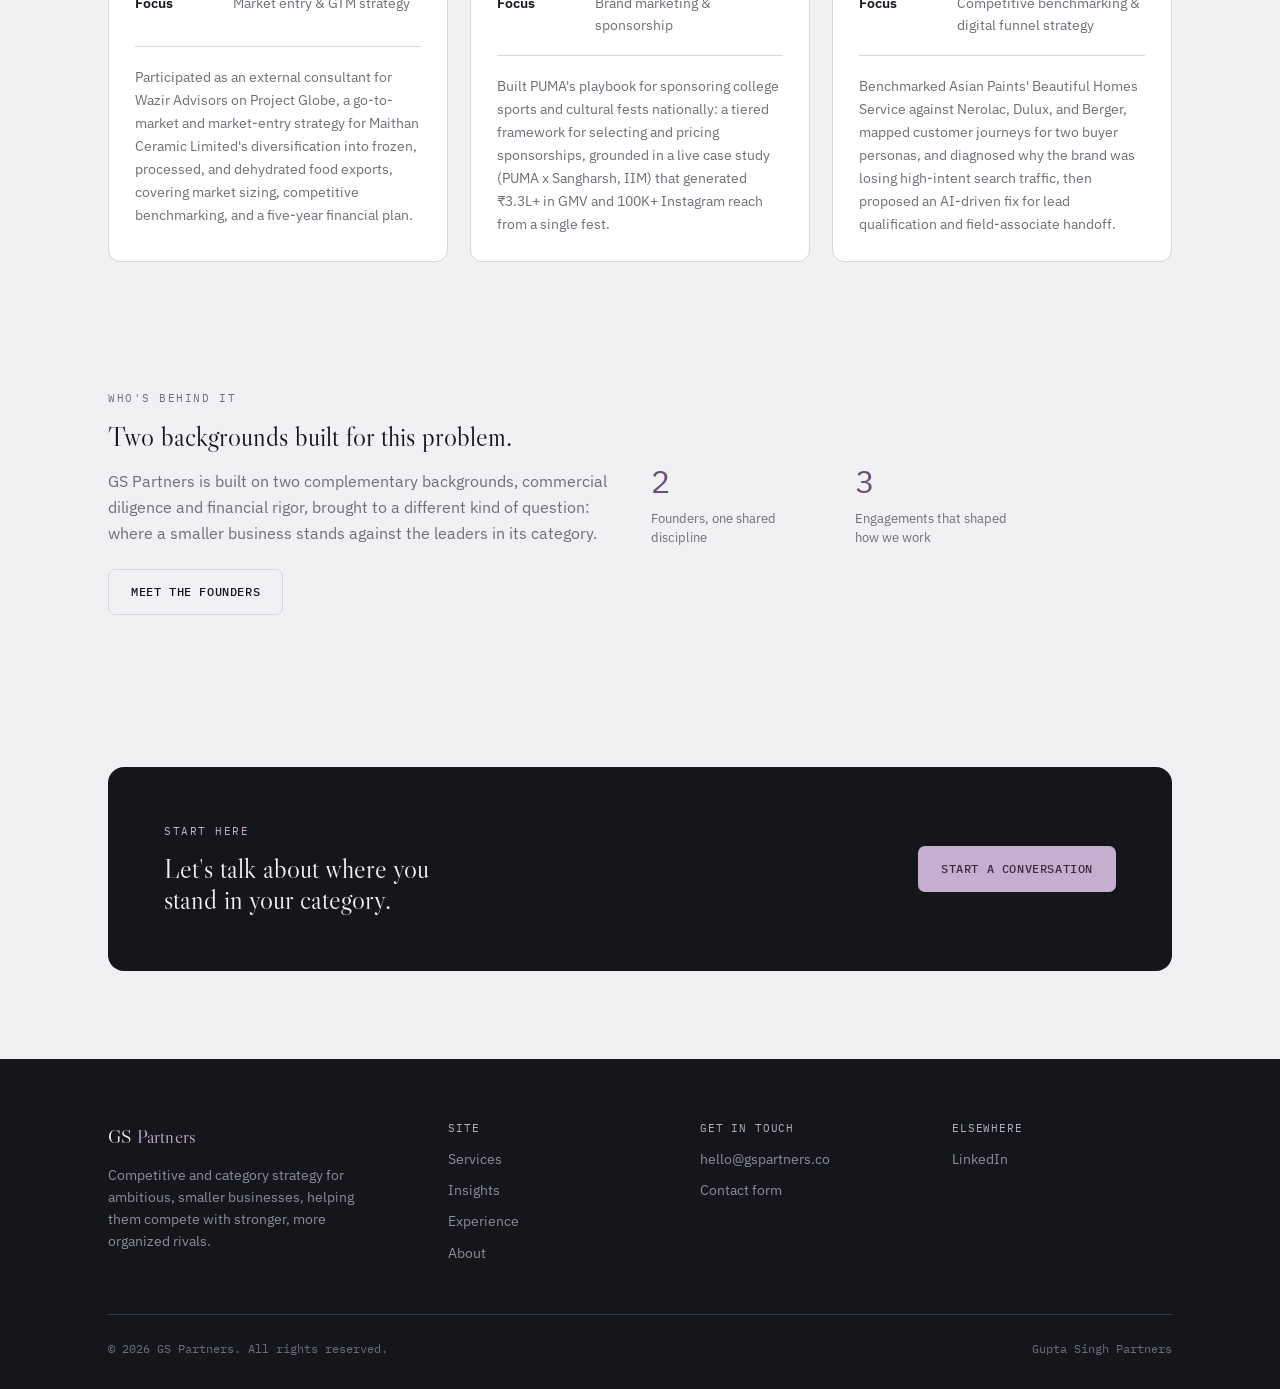
==== commit a58e38c8: "Commit4" ====
--- a/index.html
+++ b/index.html
@@ -138,6 +138,6 @@
 </footer>
 
 <script src="js/main.js"></script>
-<script src="js/content.js?v=5"></script>
+<script src="js/content.js?v=6"></script>
 </body>
 </html>
--- a/css/styles.css
+++ b/css/styles.css
@@ -303,7 +303,10 @@
   border:1px solid var(--border);
   border-radius:12px;
   padding:26px;
-}
+  display:flex;
+  flex-direction:column;
+}
+.exp-card-top{ min-height:96px; }
 .exp-card .client{
   font-family:'IBM Plex Mono', monospace;
   font-size:11px;
@@ -313,9 +316,15 @@
   margin-bottom:10px;
 }
 .exp-card h3{ font-size:1.2rem; margin-bottom:12px; }
-.exp-card .row{ display:flex; gap:10px; margin-bottom:8px; font-size:0.9rem; line-height:1.55; }
+.exp-card .row{ display:flex; gap:10px; font-size:0.9rem; line-height:1.55; }
 .exp-card .row b{ min-width:88px; flex:none; font-weight:600; }
 .exp-card .row span{ color:var(--text-muted); }
+.exp-divider{
+  border:none;
+  border-top:1px solid var(--border);
+  margin:18px 0;
+}
+.exp-card > p{ color:var(--text-muted); font-size:0.9rem; line-height:1.6; }
 
 /* founder card */
 .founder-card{
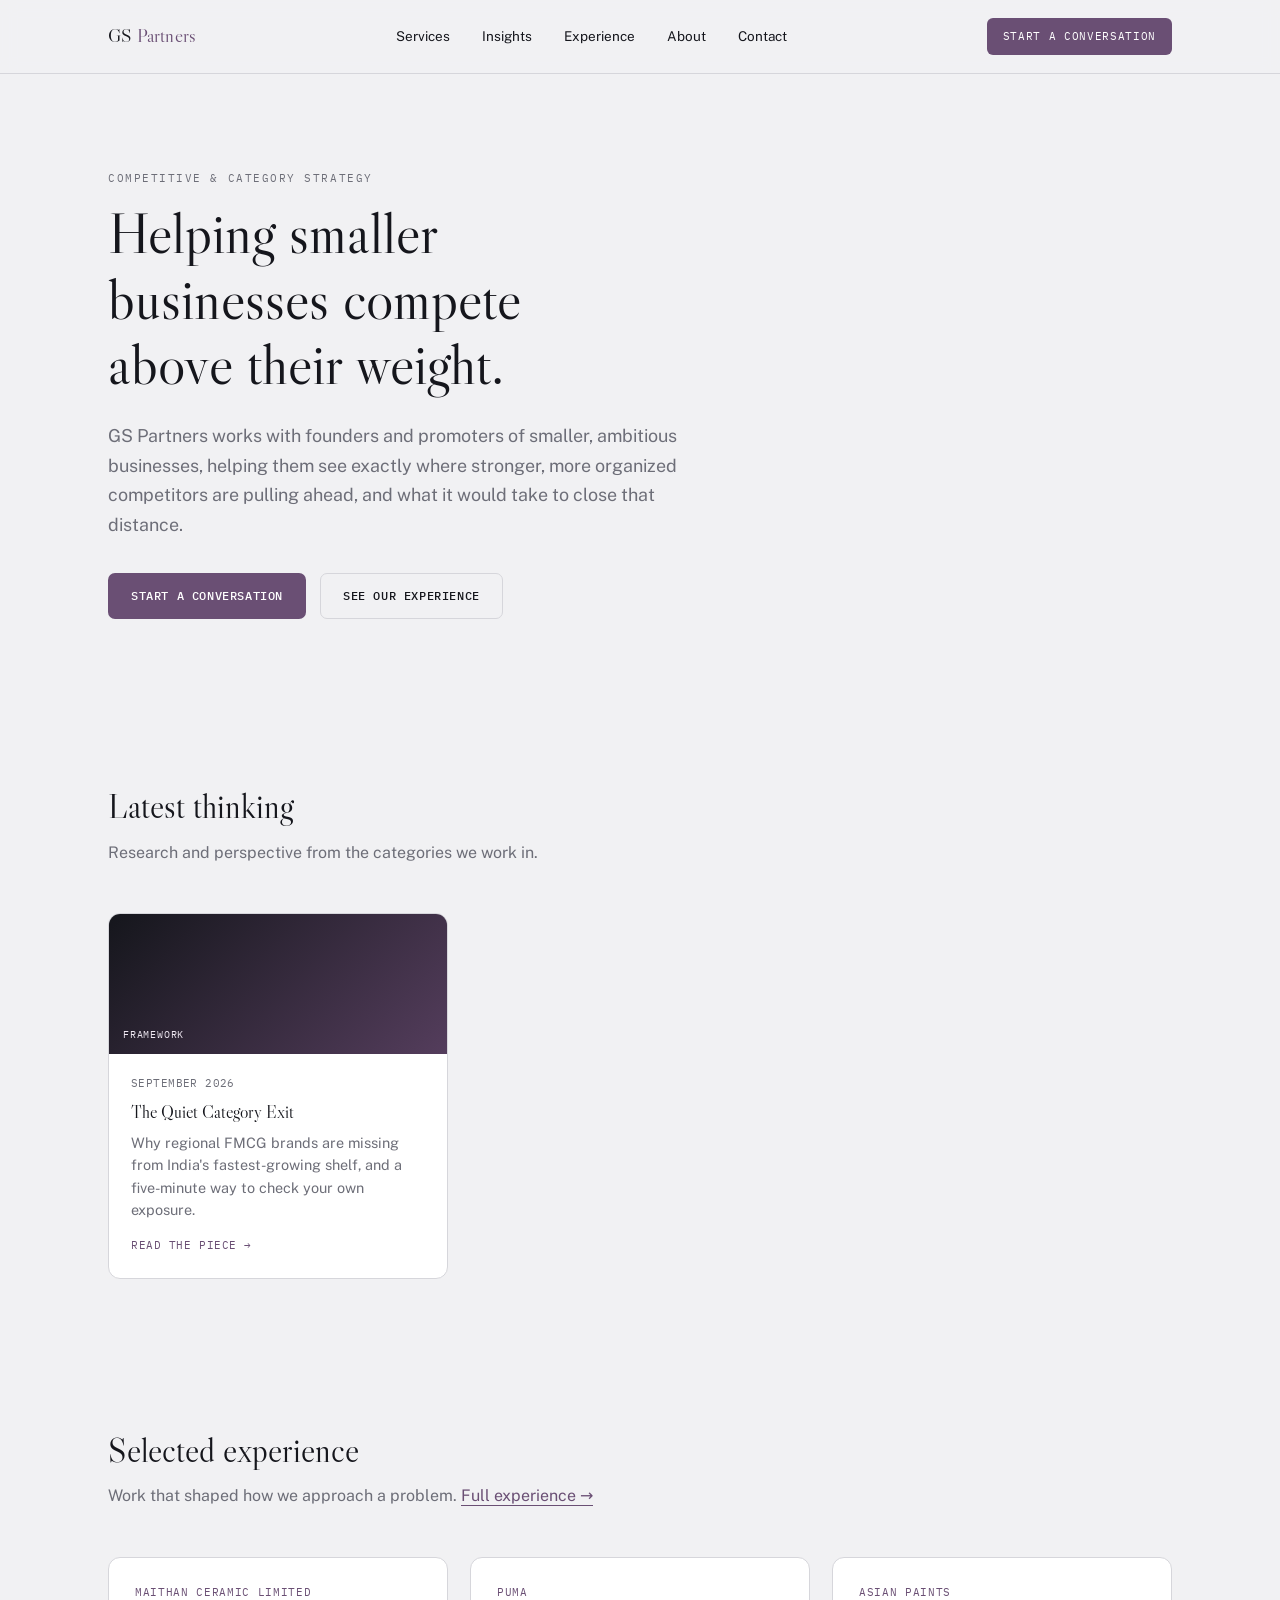
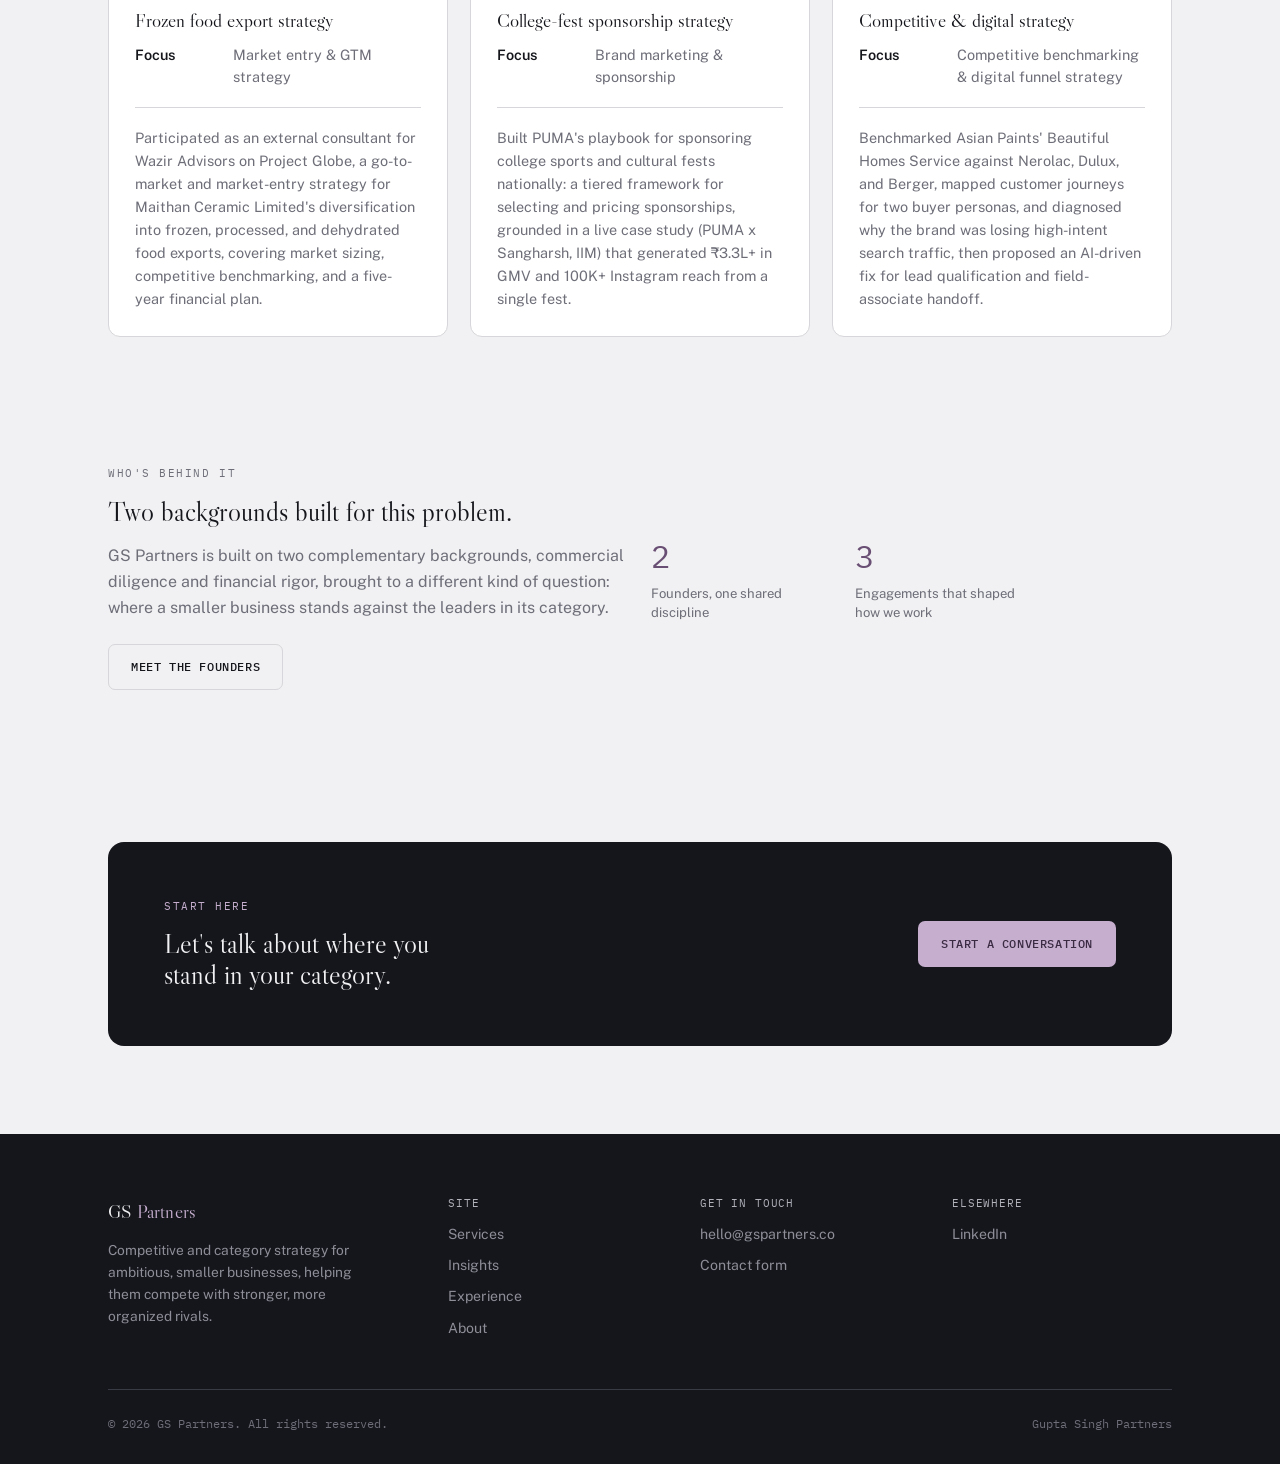
==== commit cd8bdd8e: "Font Change" ====
--- a/index.html
+++ b/index.html
@@ -6,7 +6,7 @@
 <title>GS Partners</title>
 <meta name="description" content="GS Partners helps founders and promoters of smaller, ambitious businesses compete with stronger, more organized rivals in their category.">
 <link rel="preconnect" href="https://fonts.googleapis.com">
-<link href="https://fonts.googleapis.com/css2?family=Libre+Caslon+Display&family=Libre+Caslon+Text:ital@0;1&family=IBM+Plex+Sans:wght@400;500;600&family=IBM+Plex+Mono:wght@400;500&display=swap" rel="stylesheet">
+<link href="https://fonts.googleapis.com/css2?family=Libre+Caslon+Display&family=Libre+Caslon+Text:ital@0;1&family=Public+Sans:wght@400;500;600&family=IBM+Plex+Mono:wght@400;500&display=swap" rel="stylesheet">
 <link rel="stylesheet" href="css/styles.css">
 </head>
 <body>
--- a/css/styles.css
+++ b/css/styles.css
@@ -1,6 +1,6 @@
 /* ==========================================================================
    GS Partners — Flint design system
-   Ink / cool paper / plum. Libre Caslon Display + IBM Plex Sans + IBM Plex Mono.
+   Ink / cool paper / plum. Libre Caslon Display + Public Sans + IBM Plex Mono.
    ========================================================================== */
 
 :root{
@@ -49,7 +49,7 @@
   margin:0;
   background:var(--bg);
   color:var(--text);
-  font-family:'IBM Plex Sans', ui-sans-serif, system-ui, -apple-system, sans-serif;
+  font-family:'Public Sans', ui-sans-serif, system-ui, -apple-system, sans-serif;
   -webkit-font-smoothing:antialiased;
   line-height:1.5;
 }
@@ -407,7 +407,7 @@
 }
 input, textarea{
   width:100%;
-  font-family:'IBM Plex Sans', sans-serif;
+  font-family:'Public Sans', sans-serif;
   font-size:0.95rem;
   padding:12px 14px;
   border:1px solid var(--border);
@@ -419,7 +419,28 @@
   outline:2px solid var(--accent);
   outline-offset:1px;
 }
+input.invalid, textarea.invalid{
+  border-color:var(--error);
+}
+input.invalid:focus, textarea.invalid:focus{
+  outline-color:var(--error);
+}
 .field{ margin-bottom:20px; }
+.field-error{
+  display:block;
+  font-family:'IBM Plex Mono', monospace;
+  font-size:11px;
+  color:var(--error);
+  margin-top:6px;
+}
+.form-status{
+  display:none;
+  margin-top:16px;
+  font-size:0.9rem;
+  line-height:1.5;
+}
+.form-status.success{ display:block; color:var(--success); }
+.form-status.error{ display:block; color:var(--error); }
 
 /* footer */
 footer.site{
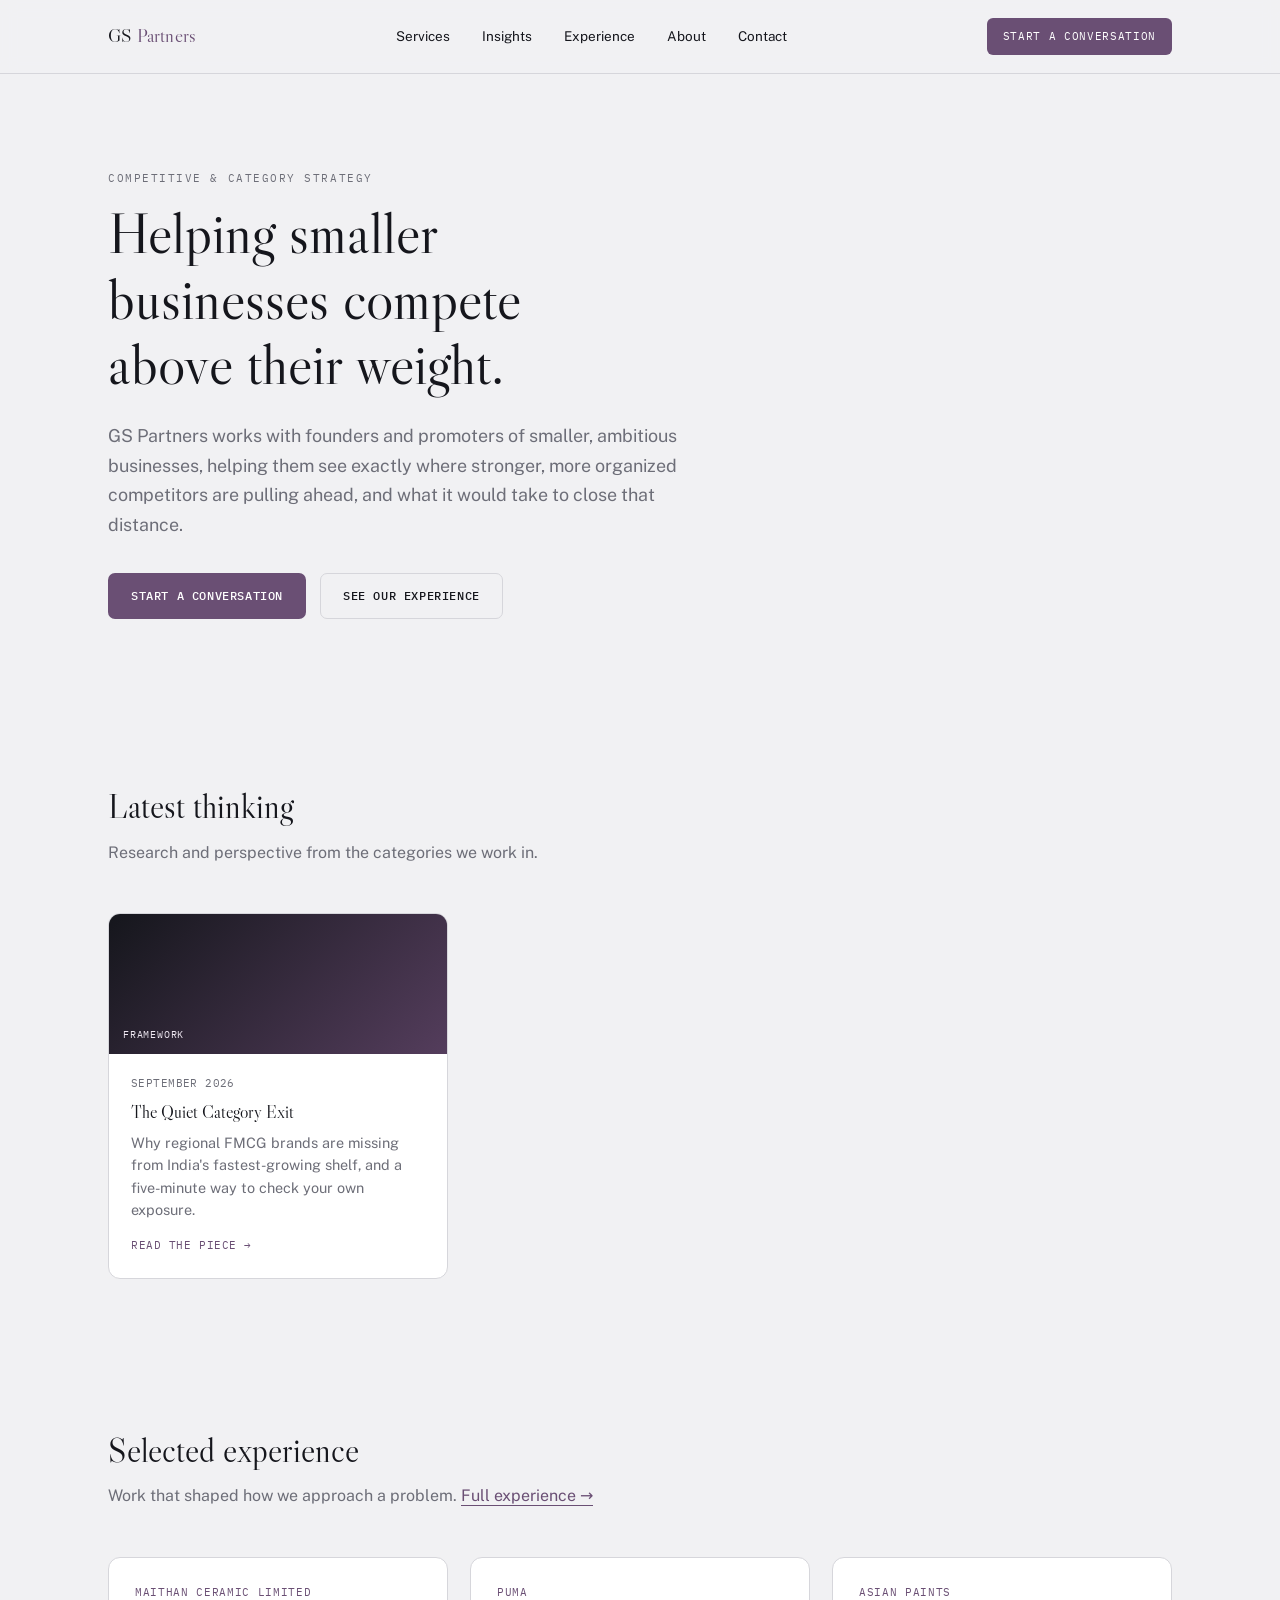
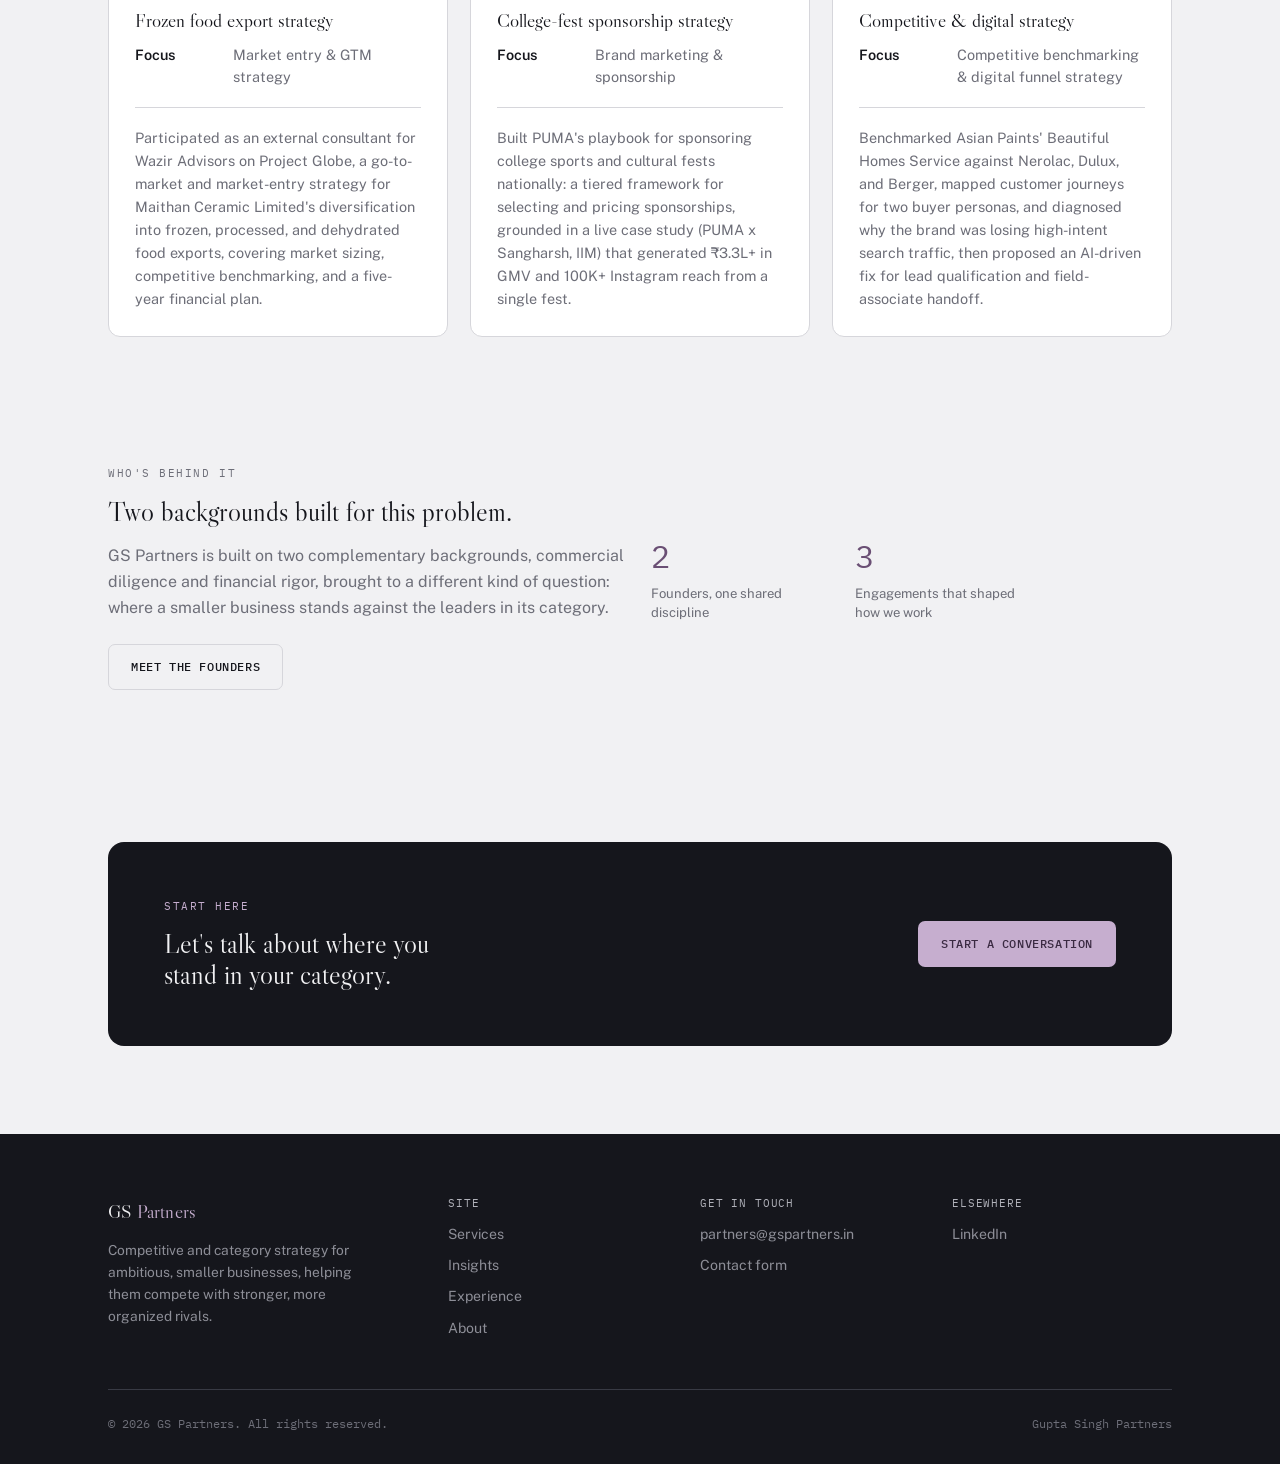
==== commit ce784539: "email update" ====
--- a/index.html
+++ b/index.html
@@ -3,6 +3,7 @@
 <head>
 <meta charset="UTF-8">
 <meta name="viewport" content="width=device-width, initial-scale=1.0">
+<link rel="icon" type="image/png" href="assets/img/favicon.png">
 <title>GS Partners</title>
 <meta name="description" content="GS Partners helps founders and promoters of smaller, ambitious businesses compete with stronger, more organized rivals in their category.">
 <link rel="preconnect" href="https://fonts.googleapis.com">
@@ -122,7 +123,7 @@
       </div>
       <div class="footer-col">
         <h4>Get in touch</h4>
-        <a href="mailto:hello@gspartners.co">hello@gspartners.co</a>
+        <a href="mailto:partners@gspartners.in">partners@gspartners.in</a>
         <a href="contact.html">Contact form</a>
       </div>
       <div class="footer-col">
